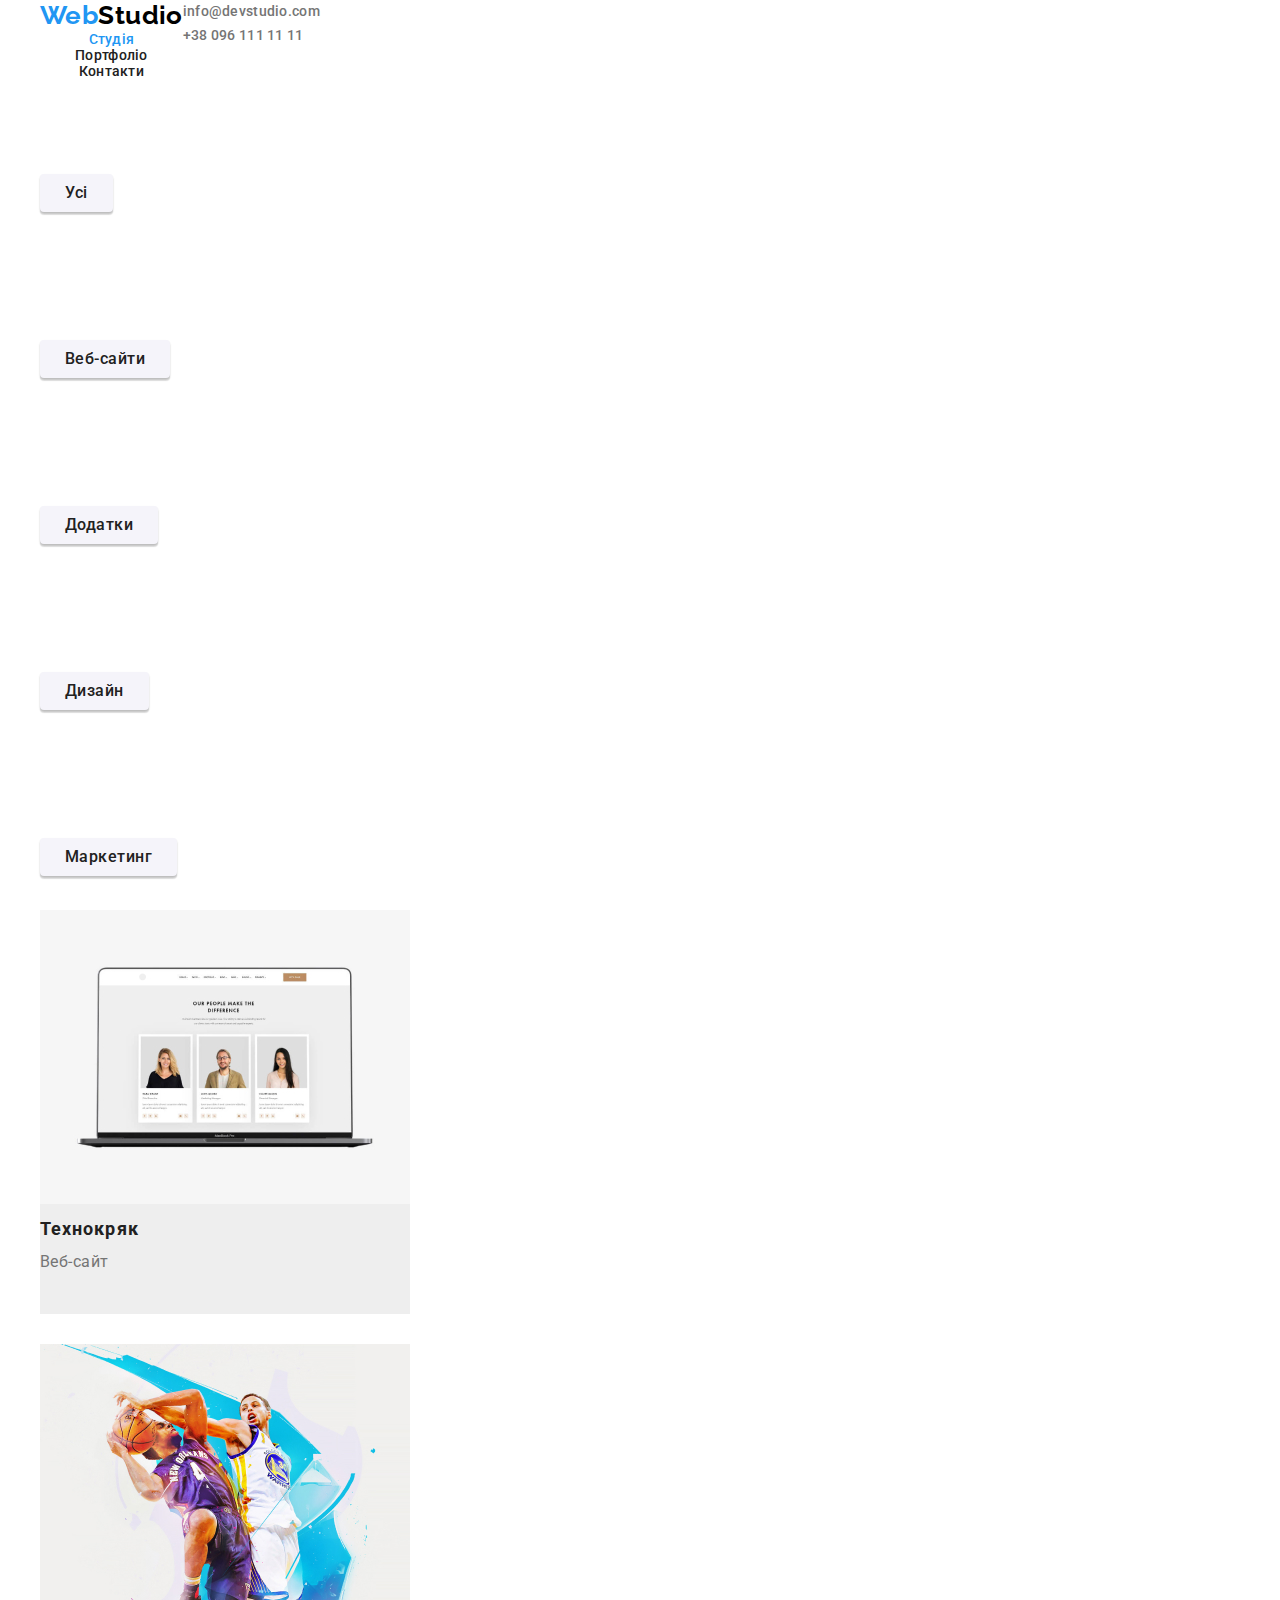
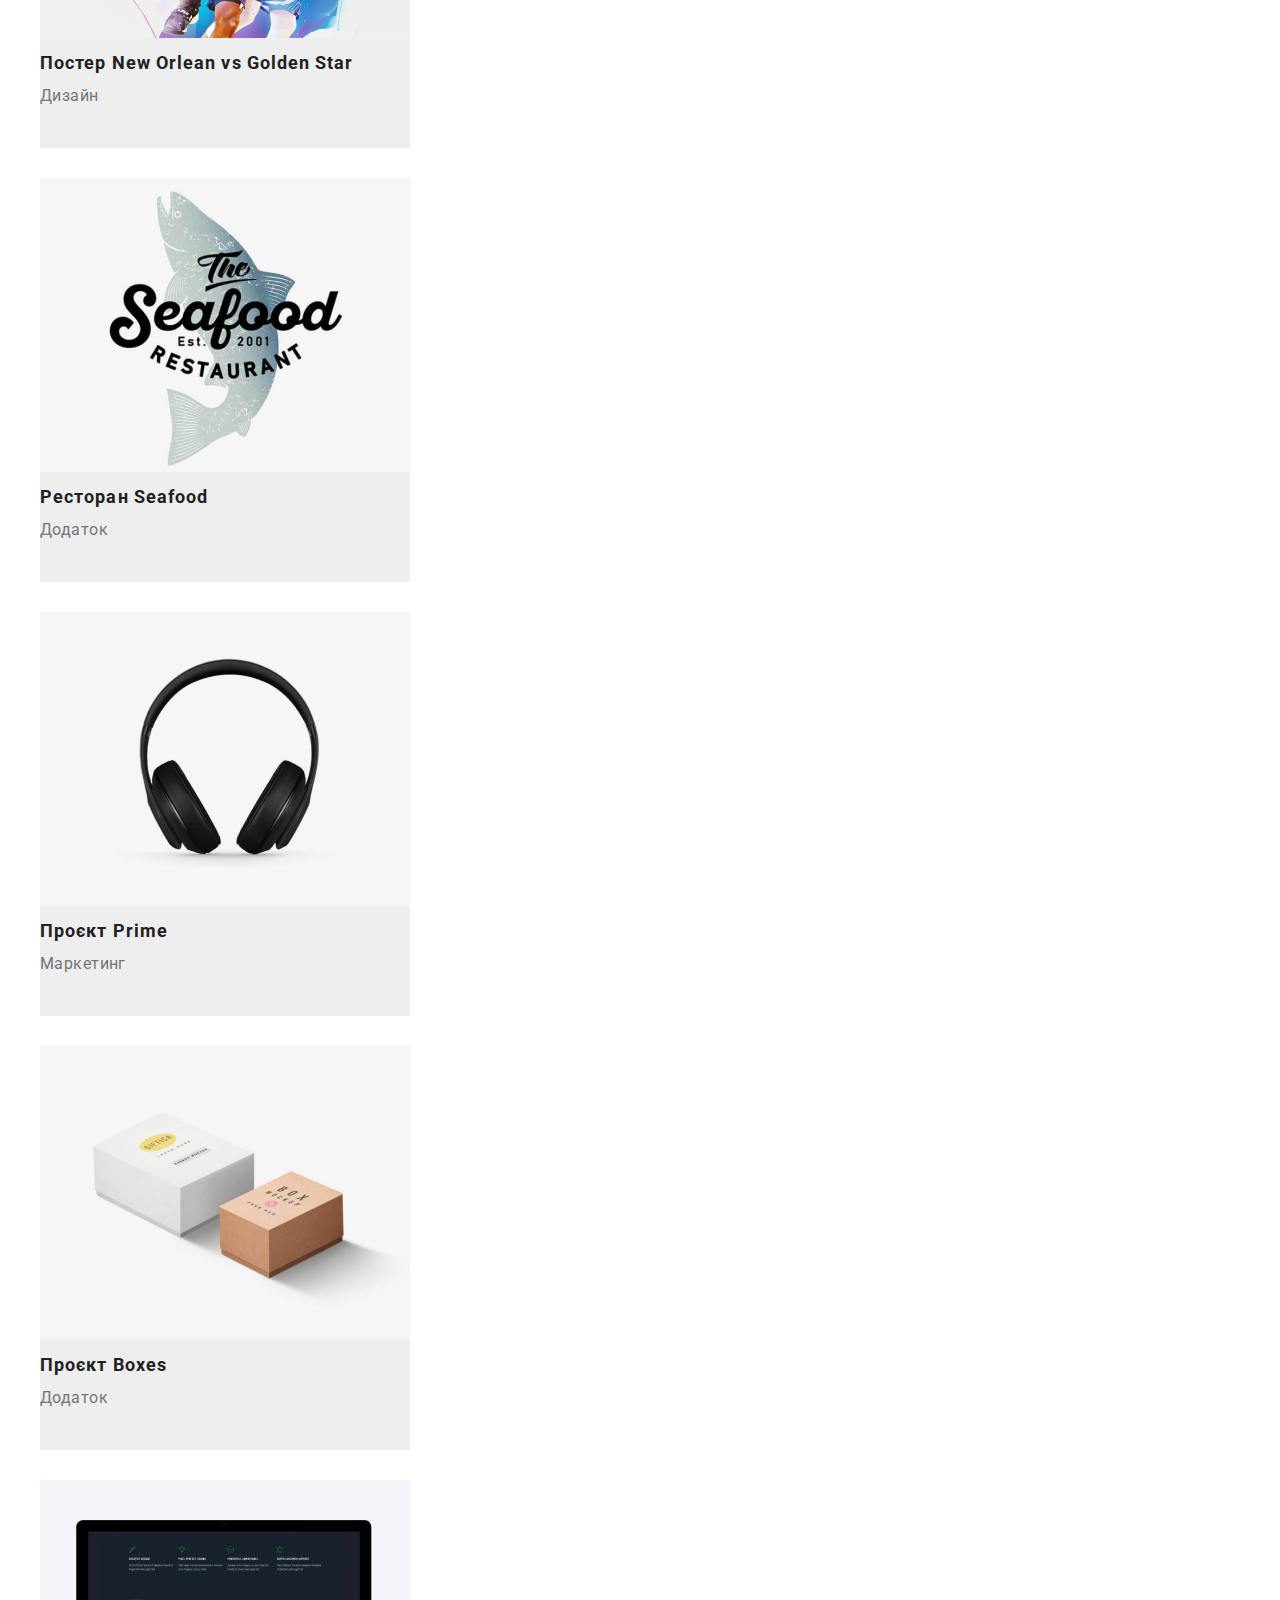
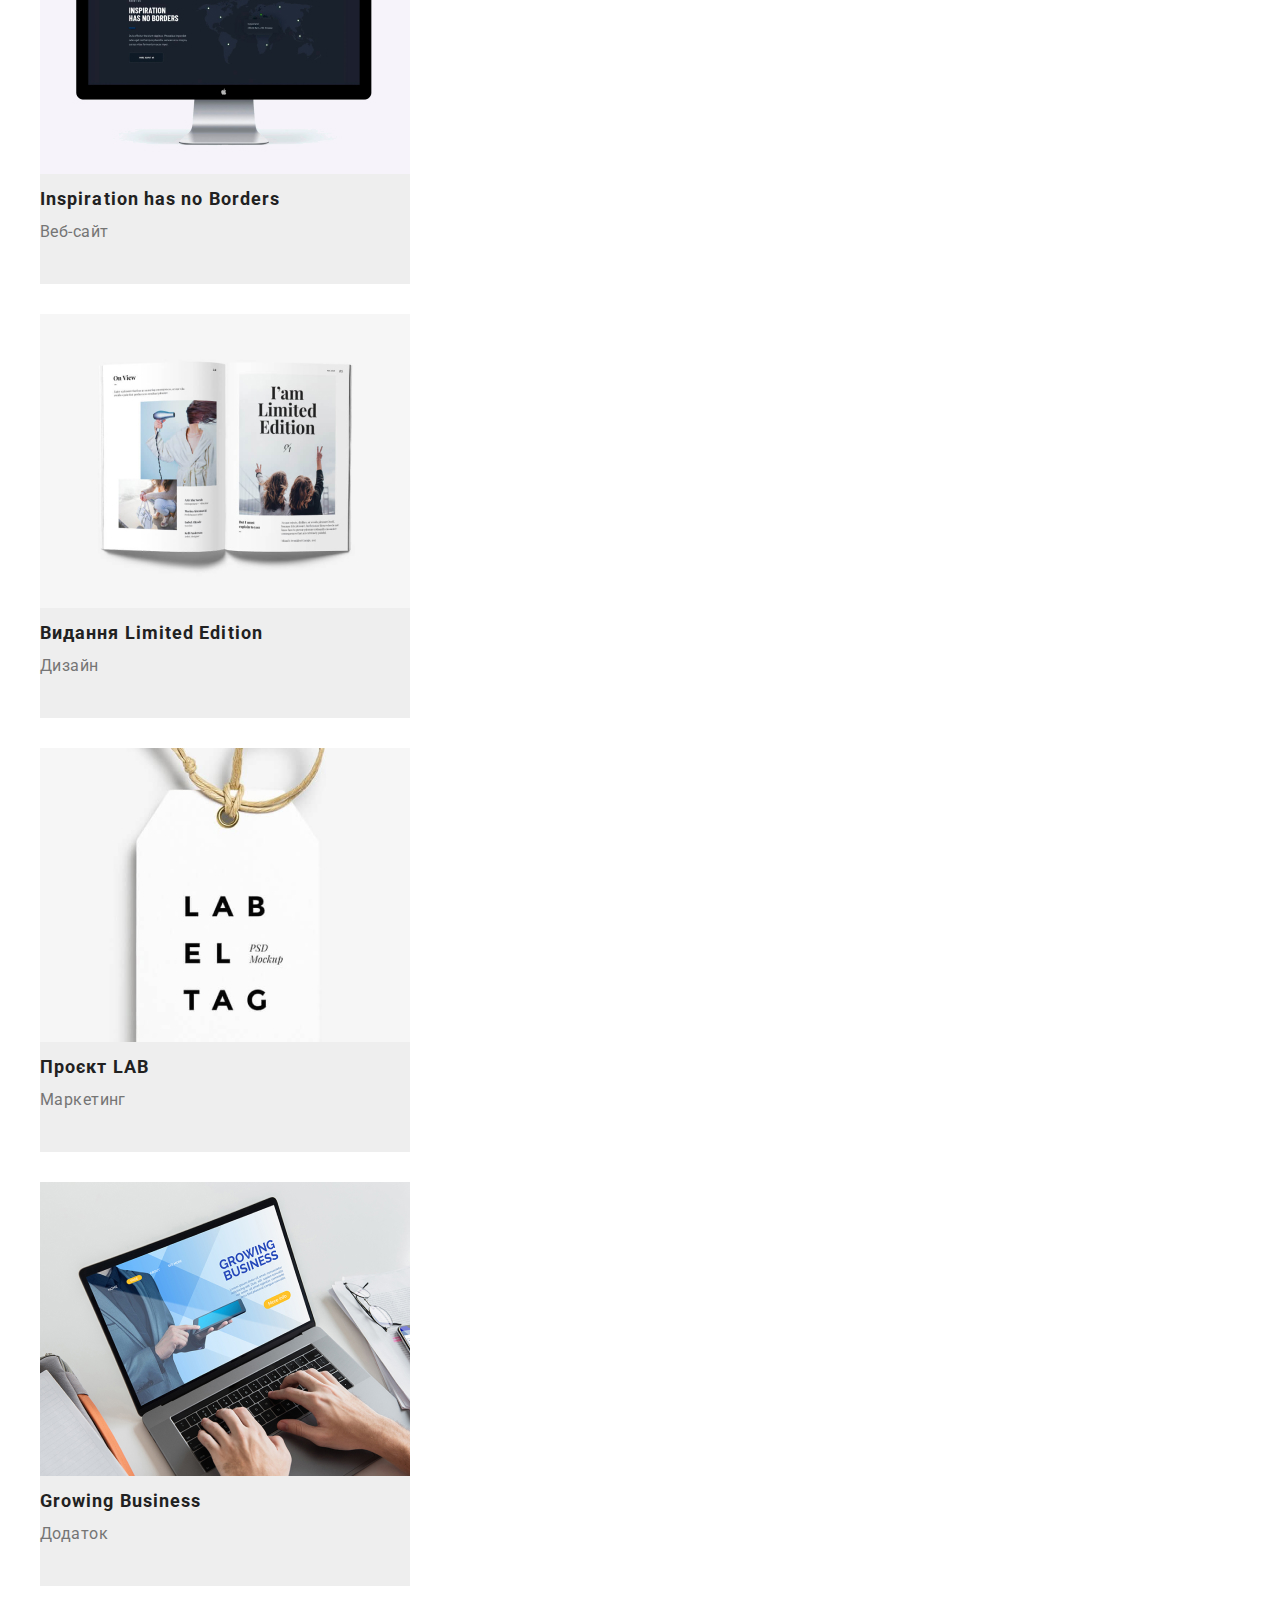
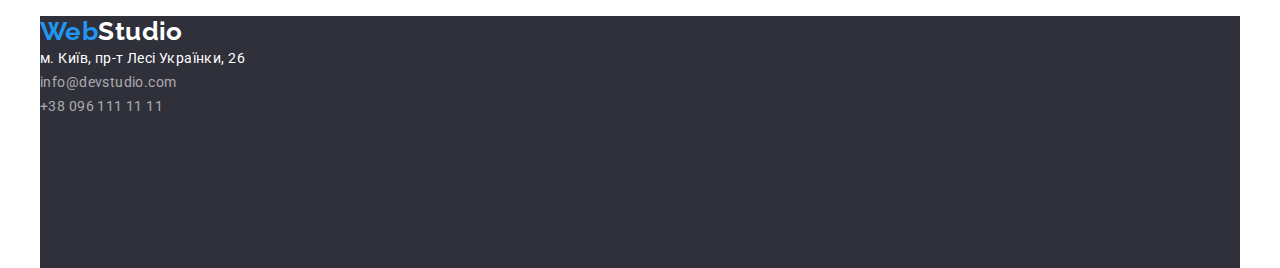
==== portfolio.html @ 527574b8 "робота по першому вебінару третьої дз" ====
<!DOCTYPE html>
<html lang="uk">
  <head>
    <meta charset="UTF-8" />
    <meta http-equiv="X-UA-Compatible" content="IE=edge" />
    <meta name="viewport" content="width=device-width, initial-scale=1.0" />
    <title>Портфоліо</title>
    <link rel="preconnect" href="https://fonts.googleapis.com" />
    <link rel="preconnect" href="https://fonts.gstatic.com" crossorigin />
    <link
      href="https://fonts.googleapis.com/css2?family=Raleway:wght@700&family=Roboto:wght@400;500;700;900&display=swap"
      rel="stylesheet"
    />
    <link rel="stylesheet" href="https://cdnjs.cloudflare.com/ajax/libs/modern-normalize/1.1.0/modern-normalize.min.css">
    <link rel="stylesheet" href="./css/styles.css" />
  </head>
  <body class="page">
    <div class="container">
      <header class="header">
        <nav class="site-nav">
          <a class="link logo" href="./index.html"><span class="accent">Web</span>Studio</a>
          <ul class="list">
            <li>
              <a class="link page current" href="./index.html">Студія</a>
            </li>
            <li>
              <a class="link page" href="./portfolio.html">Портфоліо</a>
            </li>
            <li>
              <a class="link page" href="">Контакти</a>
            </li>
          </ul>
        </nav>
        <ul class="list contact-list">
          <li>
            <a class="link" href="mailto:info@devstudio.com">info@devstudio.com</a>
          </li>
          <li>
            <a class="link" href="tel:+380961111111">+38 096 111 11 11</a>
          </li>
        </ul>
      </header>
      </div>

      <div class="container">
    <main class="main">
      <section class="section projects">
        <ul class="list filter">
          <li><button class="button secondary tiny active" type="button">Усі</button></li>
          <li><button class="button secondary" type="button">Веб-сайти</button></li>
          <li><button class="button secondary" type="button">Додатки</button></li>
          <li><button class="button secondary" type="button">Дизайн</button></li>
          <li><button class="button secondary" type="button">Маркетинг</button></li>
        </ul>
        <h1 class="projects-title">Наші роботи</h1>
        <ul class="list projects-list">
          <li class="portfolio-card">
            <a class="link" href="">
              <img
                src="./img/card-notebook.jpg"
                alt="Приклад роботи студії під назвою Технокряк"
                width="370"
              />
              <h3 class="title">Технокряк</h3>
              <p class="description">Веб-сайт</p>
            </a>
          </li>
          <li class="portfolio-card">
            <a class="link" href="">
              <img
                src="./img/card-basket.jpg"
                alt="Приклад роботи студії під назвою Постер New Orlean vs Golden Star"
                width="370"
              />
              <h3 class="title">Постер New Orlean vs Golden Star</h3>
              <p class="description">Дизайн</p>
            </a>
          </li>
          <li class="portfolio-card">
            <a class="link" href="">
              <img
                src="./img/card-seafood.jpg"
                alt="Приклад роботи студії під назвою Ресторан Seafood"
                width="370"
              />
              <h3 class="title">Ресторан Seafood</h3>
              <p class="description">Додаток</p>
            </a>
          </li>
          <li class="portfolio-card">
            <a class="link" href="">
              <img
                src="./img/card-headphone.jpg"
                alt="Приклад роботи студії під назвою Проєкт Prime"
                width="370"
              />
              <h3 class="title">Проєкт Prime</h3>
              <p class="description">Маркетинг</p>
            </a>
          </li>
          <li class="portfolio-card">
            <a class="link" href="">
              <img
                src="./img/card-boxes.jpg"
                alt="Приклад роботи студії під назвою Проєкт Boxes"
                width="370"
              />
              <h3 class="title">Проєкт Boxes</h3>
              <p class="description">Додаток</p>
            </a>
          </li>
          <li class="portfolio-card">
            <a class="link" href="">
              <img
                src="./img/card-mac.jpg"
                alt="Приклад роботи студії під назвою Inspiration has no Borders"
                width="370"
              />
              <h3 class="title">Inspiration has no Borders</h3>
              <p class="description">Веб-сайт</p>
            </a>
          </li>
          <li class="portfolio-card">
            <a class="link" href="">
              <img
                src="./img/card-magazine.jpg"
                alt="Приклад роботи студії під назвою Видання Limited Edition"
                width="370"
              />
              <h3 class="title">Видання Limited Edition</h3>
              <p class="description">Дизайн</p>
            </a>
          </li>
          <li class="portfolio-card">
            <a class="link" href="">
              <img
                src="./img/card-lab.jpg"
                alt="Приклад роботи студії під назвою Проєкт LAB"
                width="370"
              />
              <h3 class="title">Проєкт LAB</h3>
              <p class="description">Маркетинг</p>
            </a>
          </li>
          <li class="portfolio-card">
            <a class="link" href="">
              <img
                src="./img/card-buisness.jpg"
                alt="Приклад роботи студії під назвою Growing Business"
                width="370"
              />
              <h3 class="title">Growing Business</h3>
              <p class="description">Додаток</p>
            </a>
          </li>
        </ul>
      </section>
    </main>
  </div>

    <!-- Site footer -->
    <div class="container">
      <footer class="footer">
        <!-- Web-studio Logo -->
        <a class="link logo" href="./index.html"><span class="accent">Web</span>Studio</a>
        <!-- Web-studio contacts -->
        <address class="contacts">
          <ul class="list">
            <li>
              <a class="link gmaps" href="https://goo.gl/maps/LqEMvfZFrGtLSNi77" target="_blank"
                >м. Київ, пр-т Лесі Українки, 26</a
              >
            </li>
            <li>
              <a class="link contact" href="mailto:info@devstudio.com">info@devstudio.com</a>
            </li>
            <li>
              <a class="link contact" href="tel:+380961111111">+38 096 111 11 11</a>
            </li>
          </ul>
        </address>
      </footer>
      </div>
  </body>
</html>
---- css/styles.css ----
:root {
    --primary-text-clr: #757575;
    --sec-text-clr: #ffffff;
    --title-text-clr: #212121;
    --primary-accent-clr: #2196f3;
    --sec-accent-clr: #f5f4fa;
    --primary-bkg-clr: #ffffff;
    --sec-bkg-clr: #2f303a;
    --logo-sec-clr: #000000;
    --project-bkg-clr: #EEEEEE;
    --primary-fnt-size: 16px;
    --sec-fnt-size: 14px;
    --prime-letr-space: 0.03em;
    --prime-fnt-weight: 500;
  }
  
  .page {
    font-family: Roboto, sans-serif;
    font-size: var(--sec-fnt-size);
    letter-spacing: var(--prime-letr-space);
    line-height: 1.71;
    background-color: var(--primary-bkg-clr);
    color: var(--primary-text-clr);
  }
  
  .list {
    list-style: none;
    padding: 0px;
    margin: 0px;
  }
  
  .link {
    text-decoration: none;
    font-style: normal;
    color: inherit;
  }

  h1,
  h2,
  h3,
  h4,
  h5,
  h6,
  p {
    margin-top: 0px;
    margin-bottom: 0px;
  }

  .link.logo {
    font-family: Raleway, sans-serif;
    font-style: normal;
    font-weight: 700;
    font-size: 26px;
    line-height: 1.2;
    color: var(--logo-sec-clr);

  }

  .container {
    width: 1200px;
    margin: 0 auto;
    
  }

  

  .link.logo .accent {
    color: var(--primary-accent-clr);
  }
  
  .button {
    font-family: inherit;
    font-weight: var(--prime-fnt-weight);
    font-size: var(--primary-fnt-size);
    line-height: 1.62;
    letter-spacing: var(--prime-letr-space);
    cursor: pointer;
    
  }
  .button.primary {
    box-shadow: 0px 4px 4px rgba(0, 0, 0, 0.15);
    border-radius: 4px;
    color: var(--primary-bkg-clr);
    background-color: var(--primary-accent-clr);
    padding: 10px 32px;
    min-width: 216px;
    height: 50px;
    text-align: center;
    border: 0px;
  }
  .button.secondary {
    color: var(--title-text-clr);
    background-color: var(--sec-accent-clr);
    box-shadow: 0px 3px 1px rgba(0, 0, 0, 0.1), 0px 1px 2px rgba(0, 0, 0, 0.08), 0px 2px 2px rgba(0, 0, 0, 0.12);
    border-radius: 4px;
    padding: 6px 25px;
    border: 0px;
    min-width: 73px;
    margin-top: 94px;
    margin-bottom: 34px;
  }

  .button.secondary.tiny {
    color: var(--title-text-clr);
    background-color: var(--sec-accent-clr);
    box-shadow: 0px 3px 1px rgba(0, 0, 0, 0.1), 0px 1px 2px rgba(0, 0, 0, 0.08), 0px 2px 2px rgba(0, 0, 0, 0.12);
    border-radius: 4px;
    padding: 6px 22px;
  }

  .button.secondary:hover {
    color: var(--sec-text-clr);
    background-color: var(--primary-accent-clr);
  }
  .button.active {
    background-color: var(--primary-accent-clr);
    color: var(--sec-text-clr);
  }
  
  .header .site-nav .link.page {
    font-weight: var(--prime-fnt-weight);
    line-height: 1.14;
    letter-spacing: 0.02em;
    color: var(--title-text-clr);
    display: flex;
    flex-direction: column;
    align-items: center;
  }
  .header .site-nav .link.page:hover,
  .header .site-nav .link.page:focus {
    color: var(--primary-accent-clr);
  }
  
  .header .site-nav .link.page.current {
    color: var(--primary-accent-clr);
  }
  
  .header .contact-list .link {
    font-weight: var(--prime-fnt-weight);
    line-height: 1.14;
    letter-spacing: 0.02em;
    color: var(--primary-text-clr);
  }
  .header .contact-list .link:hover {
    color: var(--primary-accent-clr);
  }
  
  .main .section-title {
    margin-top: 0px;
    font-size: 36px;
    line-height: 1.17;
    text-align: center;
    color: var(--title-text-clr);
  }
  

  .main .section.hero {
    background-color: var(--sec-bkg-clr);
    text-align: center;
  }

  .main .section.hero .hero-title {
    margin-top: 0px;
    margin-bottom: 0px;
    font-weight: 900;
    font-size: 44px;
    line-height: 1.36;
    text-align: center;
    letter-spacing: 0.06em;
    text-transform: uppercase;
    color: var(--sec-text-clr);
    margin-bottom: 280px;
  }

  .main .section.hero .button.primary {
    font-weight: 700;
    font-size: var(--primary-fnt-size);
    line-height: 1.88;
    letter-spacing: 0.06em;
    color: var(--sec-text-clr);
  }

  .main .section.features {
    height: 766px;
    padding-top: 94px;
    padding-bottom: 94px;
  }
  
  .main .section.features .section-title {
    position: absolute;
    width: 1px;
    height: 1px;
    border: 0;
    padding: 0;
    white-space: nowrap;
    clip-path: inset(100%);
    clip: rect(0 0 0 0);
    overflow: hidden;
    margin-top: 0px;
  }

  .main .section.features .list.features-list .description {
    margin-top: 10px;
    margin-bottom: 94px;
  }

  .main .section.features .features-list .title {
    font-size: var(--sec-fnt-size);
    line-height: 1.14;
    text-transform: uppercase;
    color: var(--title-text-clr);
    margin-top: 0px;
    margin-bottom: 10px;
  }

  .main .section.work-examples .section-title {
    margin-top: 94px;
    margin-bottom: 50px;
    text-align: center;
  }

  .main .section.work-examples .list.work-list {
    margin-top: 50px;
    margin-bottom: 94px;
  }
  
  .main .section.team {
    background-color: var(--sec-accent-clr);
    height: 648px;
    margin-top: 0px;
    padding-top: 94px;
    padding-bottom: 94px;
  }

  .main .section.team .list.team-list .card.item:nth-child(-n + 4) {
    background-color: var(--primary-bkg-clr);
    width: 270px;
    height: 368;
  }

  .main .section.team .team-list .title {
    font-weight: var(--prime-fnt-weight);
    font-size: var(--primary-fnt-size);
    line-height: 1.19;
    text-align: center;
    color: var(--title-text-clr);
  }

  .main .section.team .team-list .description {
    font-size: var(--primary-fnt-size);
    line-height: 1.19;
    text-align: center;
  }
  
  .footer {
    background-color: var(--sec-bkg-clr);
    height: 252px;
    margin-top: 0px;
  }

  .footer .contacts .link.contact {
    line-height: 1.71;
    color: rgba(255, 255, 255, 0.6);
  }
  .footer .contacts .link.contact:hover {
    color: var(--primary-accent-clr);
  }

  .footer .contacts .link.gmaps {
    line-height: 1.71;
    color: var(--sec-text-clr);
  }

  .footer .link.logo {
    color: var(--sec-text-clr);
  }

  .main .section.projects .projects-title {
    position: absolute;
    width: 1px;
    height: 1px;
    margin: -1px;
    border: 0;
    padding: 0;
    white-space: nowrap;
    clip-path: inset(100%);
    clip: rect(0 0 0 0);
    overflow: hidden;
  }

  .main .section.projects .portfolio-card {
    background-color: var(--project-bkg-clr);
    width: 370px;
    height: 404px;
    margin-bottom: 30px;
  }

  

  .main .section.projects .projects-list .title {
    font-size: 18px;
    line-height: 2;
    letter-spacing: 0.06em;
    color: var(--title-text-clr);
  }

  .main .section.projects .projects-list .description {
    font-size: var(--primary-fnt-size);
    line-height: 1.88;
  }

  .header {
    height: 80px;
    display: flex;
  }
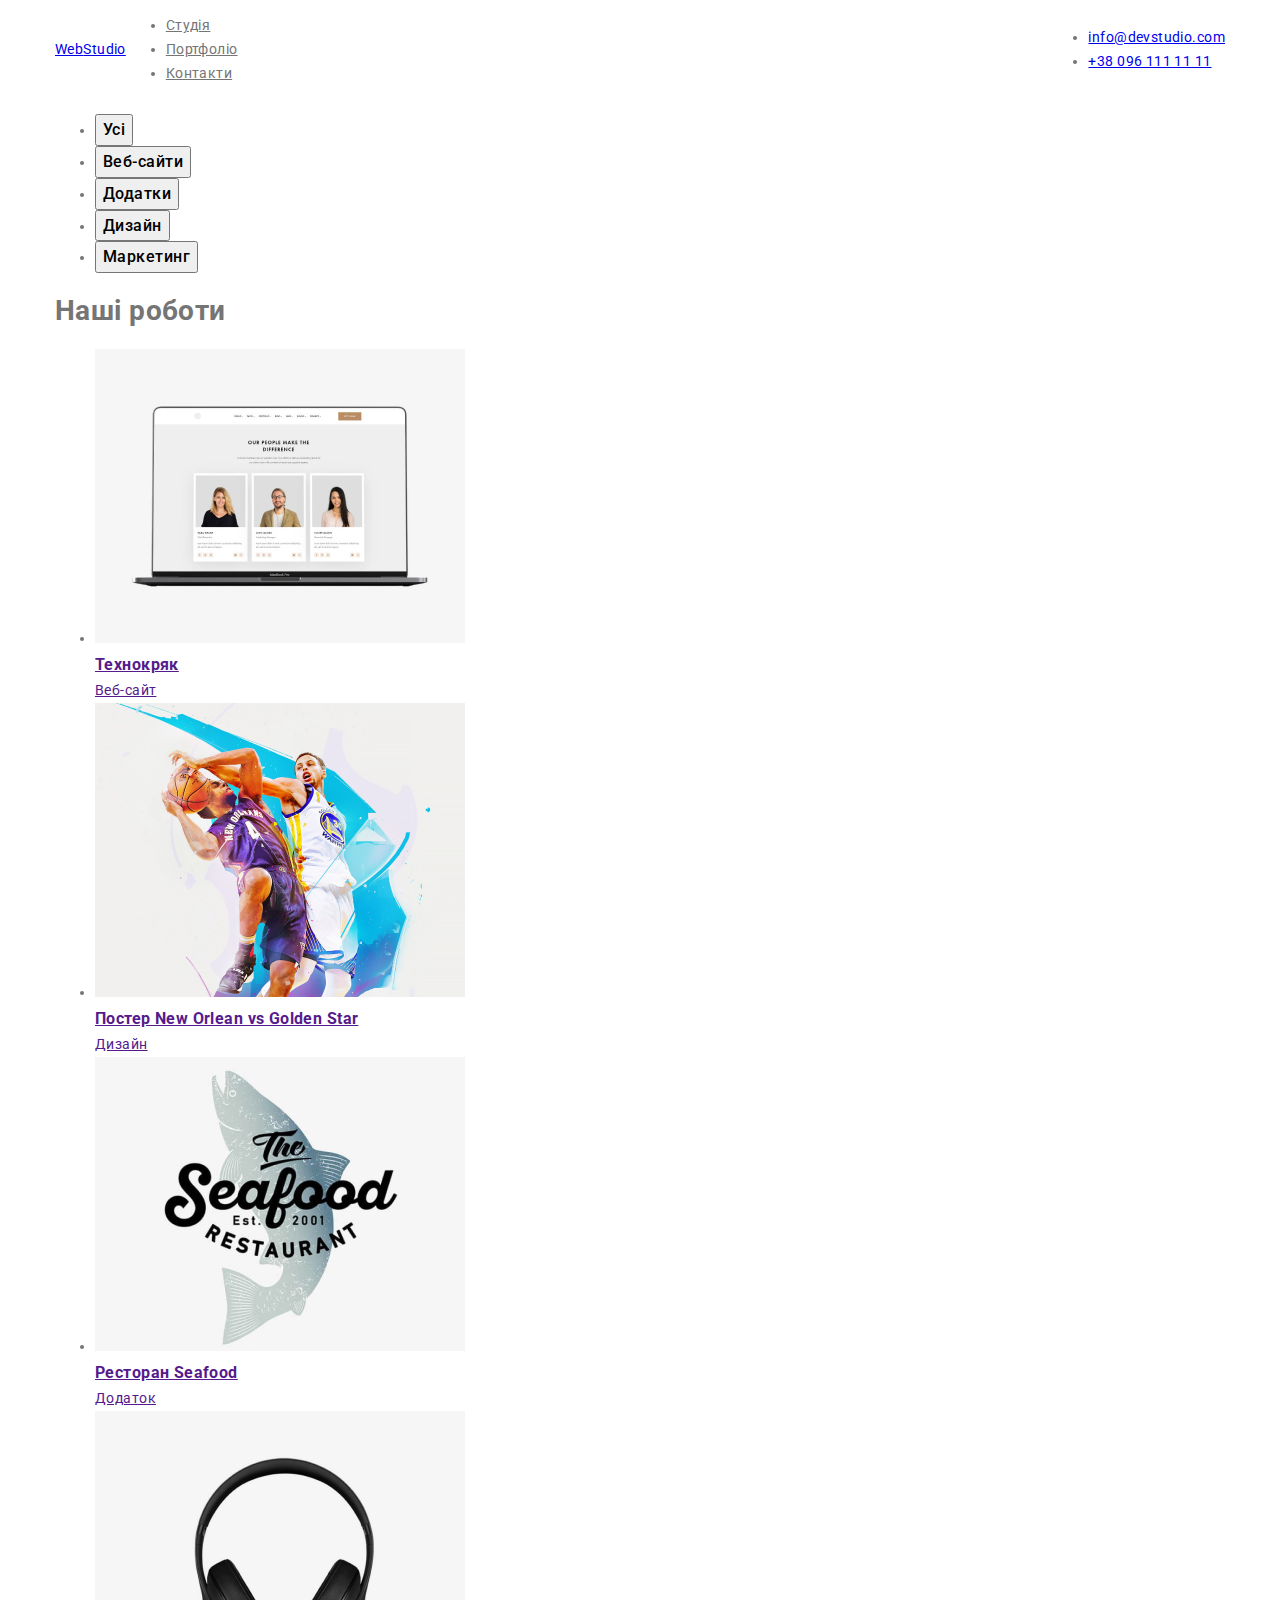
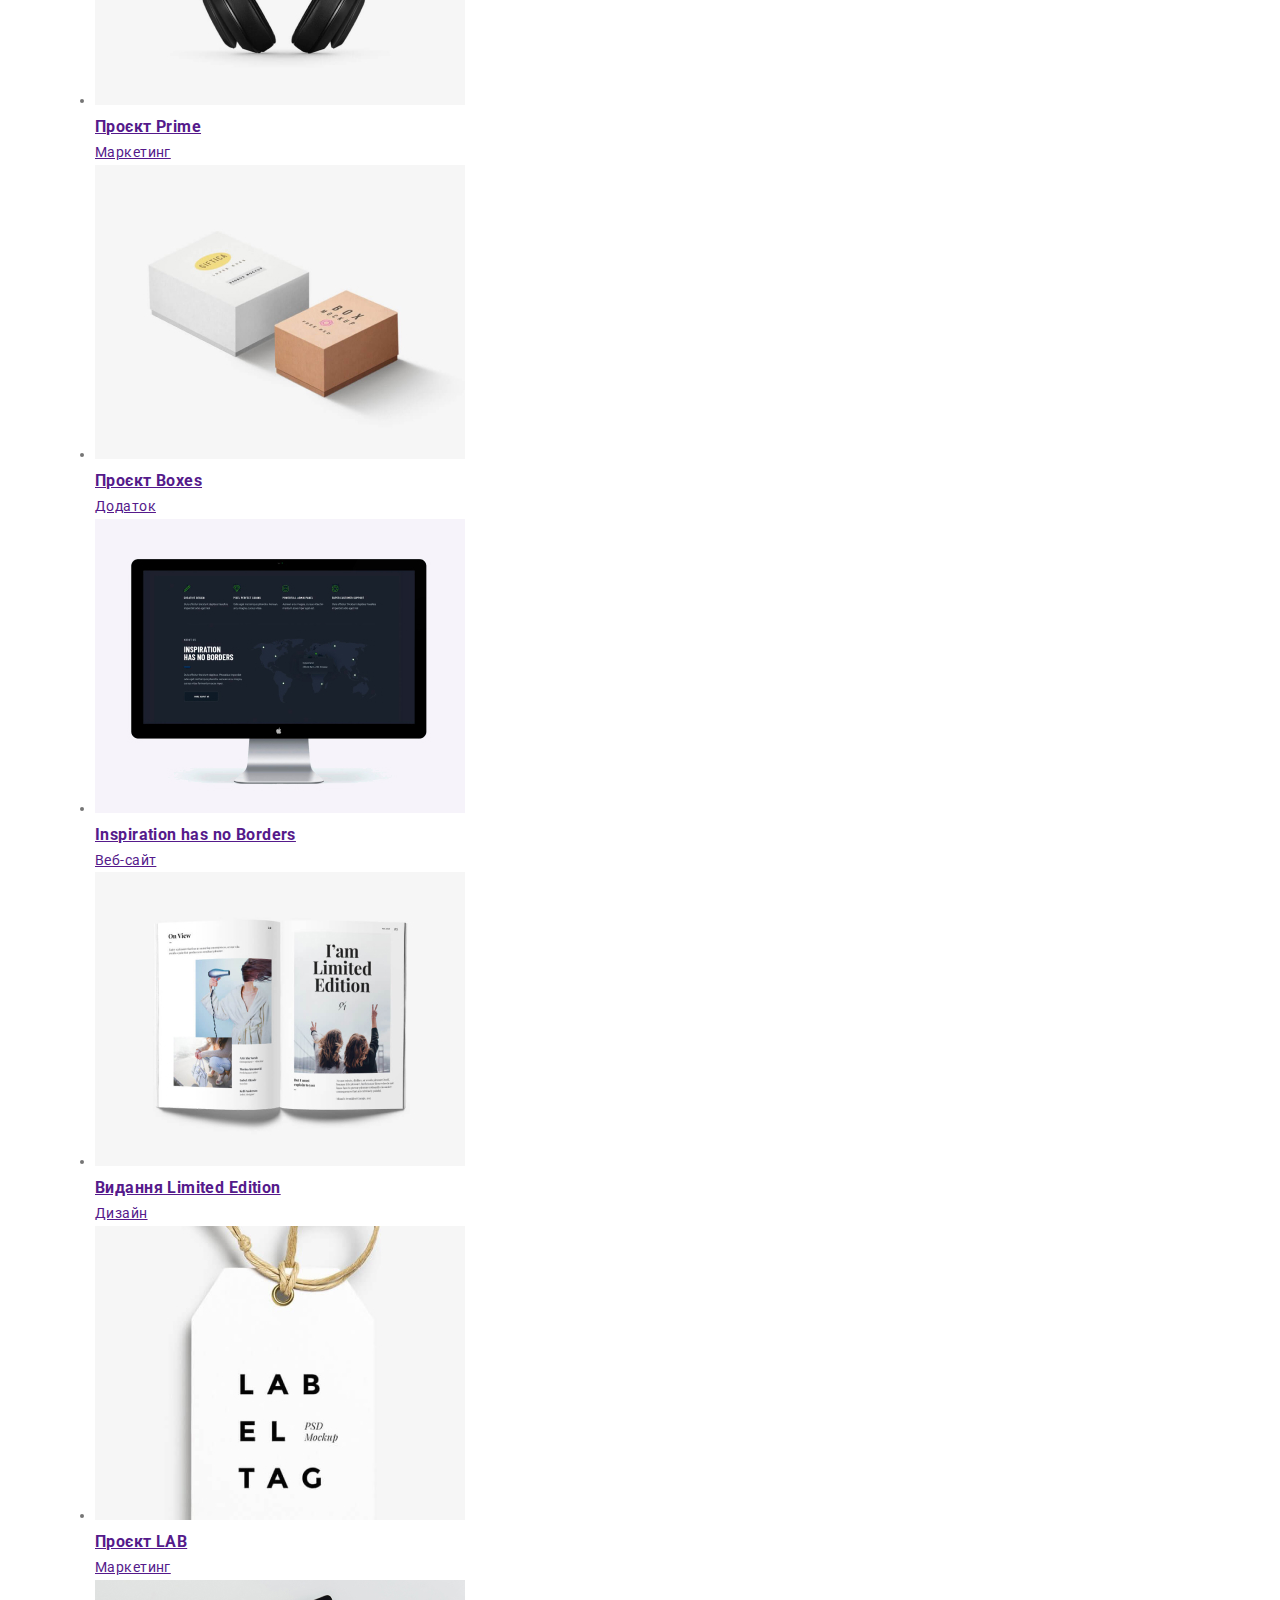
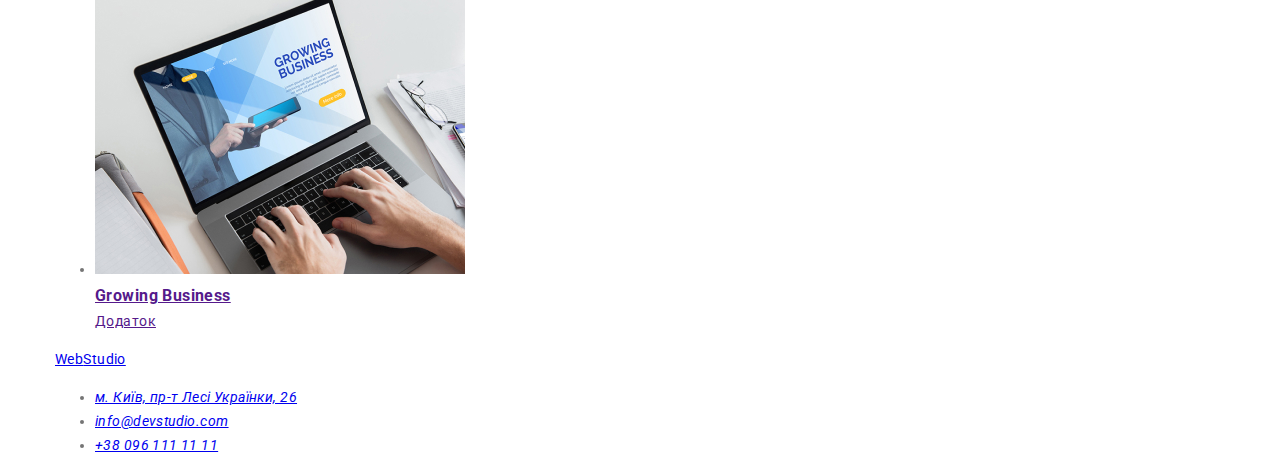
==== commit 60847420: "3 дз" ====
--- a/portfolio.html
+++ b/portfolio.html
@@ -11,7 +11,10 @@
       href="https://fonts.googleapis.com/css2?family=Raleway:wght@700&family=Roboto:wght@400;500;700;900&display=swap"
       rel="stylesheet"
     />
-    <link rel="stylesheet" href="https://cdnjs.cloudflare.com/ajax/libs/modern-normalize/1.1.0/modern-normalize.min.css">
+    <link
+      rel="stylesheet"
+      href="https://cdnjs.cloudflare.com/ajax/libs/modern-normalize/1.1.0/modern-normalize.min.css"
+    />
     <link rel="stylesheet" href="./css/styles.css" />
   </head>
   <body class="page">
@@ -40,123 +43,123 @@
           </li>
         </ul>
       </header>
-      </div>
+    </div>
 
-      <div class="container">
-    <main class="main">
-      <section class="section projects">
-        <ul class="list filter">
-          <li><button class="button secondary tiny active" type="button">Усі</button></li>
-          <li><button class="button secondary" type="button">Веб-сайти</button></li>
-          <li><button class="button secondary" type="button">Додатки</button></li>
-          <li><button class="button secondary" type="button">Дизайн</button></li>
-          <li><button class="button secondary" type="button">Маркетинг</button></li>
-        </ul>
-        <h1 class="projects-title">Наші роботи</h1>
-        <ul class="list projects-list">
-          <li class="portfolio-card">
-            <a class="link" href="">
-              <img
-                src="./img/card-notebook.jpg"
-                alt="Приклад роботи студії під назвою Технокряк"
-                width="370"
-              />
-              <h3 class="title">Технокряк</h3>
-              <p class="description">Веб-сайт</p>
-            </a>
-          </li>
-          <li class="portfolio-card">
-            <a class="link" href="">
-              <img
-                src="./img/card-basket.jpg"
-                alt="Приклад роботи студії під назвою Постер New Orlean vs Golden Star"
-                width="370"
-              />
-              <h3 class="title">Постер New Orlean vs Golden Star</h3>
-              <p class="description">Дизайн</p>
-            </a>
-          </li>
-          <li class="portfolio-card">
-            <a class="link" href="">
-              <img
-                src="./img/card-seafood.jpg"
-                alt="Приклад роботи студії під назвою Ресторан Seafood"
-                width="370"
-              />
-              <h3 class="title">Ресторан Seafood</h3>
-              <p class="description">Додаток</p>
-            </a>
-          </li>
-          <li class="portfolio-card">
-            <a class="link" href="">
-              <img
-                src="./img/card-headphone.jpg"
-                alt="Приклад роботи студії під назвою Проєкт Prime"
-                width="370"
-              />
-              <h3 class="title">Проєкт Prime</h3>
-              <p class="description">Маркетинг</p>
-            </a>
-          </li>
-          <li class="portfolio-card">
-            <a class="link" href="">
-              <img
-                src="./img/card-boxes.jpg"
-                alt="Приклад роботи студії під назвою Проєкт Boxes"
-                width="370"
-              />
-              <h3 class="title">Проєкт Boxes</h3>
-              <p class="description">Додаток</p>
-            </a>
-          </li>
-          <li class="portfolio-card">
-            <a class="link" href="">
-              <img
-                src="./img/card-mac.jpg"
-                alt="Приклад роботи студії під назвою Inspiration has no Borders"
-                width="370"
-              />
-              <h3 class="title">Inspiration has no Borders</h3>
-              <p class="description">Веб-сайт</p>
-            </a>
-          </li>
-          <li class="portfolio-card">
-            <a class="link" href="">
-              <img
-                src="./img/card-magazine.jpg"
-                alt="Приклад роботи студії під назвою Видання Limited Edition"
-                width="370"
-              />
-              <h3 class="title">Видання Limited Edition</h3>
-              <p class="description">Дизайн</p>
-            </a>
-          </li>
-          <li class="portfolio-card">
-            <a class="link" href="">
-              <img
-                src="./img/card-lab.jpg"
-                alt="Приклад роботи студії під назвою Проєкт LAB"
-                width="370"
-              />
-              <h3 class="title">Проєкт LAB</h3>
-              <p class="description">Маркетинг</p>
-            </a>
-          </li>
-          <li class="portfolio-card">
-            <a class="link" href="">
-              <img
-                src="./img/card-buisness.jpg"
-                alt="Приклад роботи студії під назвою Growing Business"
-                width="370"
-              />
-              <h3 class="title">Growing Business</h3>
-              <p class="description">Додаток</p>
-            </a>
-          </li>
-        </ul>
-      </section>
-    </main>
-  </div>
+    <div class="container">
+      <main class="main">
+        <section class="section projects">
+          <ul class="list filter">
+            <li><button class="button secondary tiny active" type="button">Усі</button></li>
+            <li><button class="button secondary" type="button">Веб-сайти</button></li>
+            <li><button class="button secondary" type="button">Додатки</button></li>
+            <li><button class="button secondary" type="button">Дизайн</button></li>
+            <li><button class="button secondary" type="button">Маркетинг</button></li>
+          </ul>
+          <h1 class="projects-title">Наші роботи</h1>
+          <ul class="list projects-list">
+            <li class="portfolio-card">
+              <a class="link" href="">
+                <img
+                  src="./img/card-notebook.jpg"
+                  alt="Приклад роботи студії під назвою Технокряк"
+                  width="370"
+                />
+                <h3 class="title">Технокряк</h3>
+                <p class="description">Веб-сайт</p>
+              </a>
+            </li>
+            <li class="portfolio-card">
+              <a class="link" href="">
+                <img
+                  src="./img/card-basket.jpg"
+                  alt="Приклад роботи студії під назвою Постер New Orlean vs Golden Star"
+                  width="370"
+                />
+                <h3 class="title">Постер New Orlean vs Golden Star</h3>
+                <p class="description">Дизайн</p>
+              </a>
+            </li>
+            <li class="portfolio-card">
+              <a class="link" href="">
+                <img
+                  src="./img/card-seafood.jpg"
+                  alt="Приклад роботи студії під назвою Ресторан Seafood"
+                  width="370"
+                />
+                <h3 class="title">Ресторан Seafood</h3>
+                <p class="description">Додаток</p>
+              </a>
+            </li>
+            <li class="portfolio-card">
+              <a class="link" href="">
+                <img
+                  src="./img/card-headphone.jpg"
+                  alt="Приклад роботи студії під назвою Проєкт Prime"
+                  width="370"
+                />
+                <h3 class="title">Проєкт Prime</h3>
+                <p class="description">Маркетинг</p>
+              </a>
+            </li>
+            <li class="portfolio-card">
+              <a class="link" href="">
+                <img
+                  src="./img/card-boxes.jpg"
+                  alt="Приклад роботи студії під назвою Проєкт Boxes"
+                  width="370"
+                />
+                <h3 class="title">Проєкт Boxes</h3>
+                <p class="description">Додаток</p>
+              </a>
+            </li>
+            <li class="portfolio-card">
+              <a class="link" href="">
+                <img
+                  src="./img/card-mac.jpg"
+                  alt="Приклад роботи студії під назвою Inspiration has no Borders"
+                  width="370"
+                />
+                <h3 class="title">Inspiration has no Borders</h3>
+                <p class="description">Веб-сайт</p>
+              </a>
+            </li>
+            <li class="portfolio-card">
+              <a class="link" href="">
+                <img
+                  src="./img/card-magazine.jpg"
+                  alt="Приклад роботи студії під назвою Видання Limited Edition"
+                  width="370"
+                />
+                <h3 class="title">Видання Limited Edition</h3>
+                <p class="description">Дизайн</p>
+              </a>
+            </li>
+            <li class="portfolio-card">
+              <a class="link" href="">
+                <img
+                  src="./img/card-lab.jpg"
+                  alt="Приклад роботи студії під назвою Проєкт LAB"
+                  width="370"
+                />
+                <h3 class="title">Проєкт LAB</h3>
+                <p class="description">Маркетинг</p>
+              </a>
+            </li>
+            <li class="portfolio-card">
+              <a class="link" href="">
+                <img
+                  src="./img/card-buisness.jpg"
+                  alt="Приклад роботи студії під назвою Growing Business"
+                  width="370"
+                />
+                <h3 class="title">Growing Business</h3>
+                <p class="description">Додаток</p>
+              </a>
+            </li>
+          </ul>
+        </section>
+      </main>
+    </div>
 
     <!-- Site footer -->
     <div class="container">
@@ -180,7 +183,6 @@
           </ul>
         </address>
       </footer>
-      </div>
+    </div>
   </body>
 </html>
-
--- a/css/styles.css
+++ b/css/styles.css
@@ -13,28 +13,8 @@
     --prime-letr-space: 0.03em;
     --prime-fnt-weight: 500;
   }
-  
-  .page {
-    font-family: Roboto, sans-serif;
-    font-size: var(--sec-fnt-size);
-    letter-spacing: var(--prime-letr-space);
-    line-height: 1.71;
-    background-color: var(--primary-bkg-clr);
-    color: var(--primary-text-clr);
-  }
-  
-  .list {
-    list-style: none;
-    padding: 0px;
-    margin: 0px;
-  }
-  
-  .link {
-    text-decoration: none;
-    font-style: normal;
-    color: inherit;
-  }
-
+
+/* reset text margin */
   h1,
   h2,
   h3,
@@ -45,29 +25,121 @@
     margin-top: 0px;
     margin-bottom: 0px;
   }
-
-  .link.logo {
+  
+  /* styles and color all page */
+  .page {
+    font-family: Roboto, sans-serif;
+    font-size: var(--sec-fnt-size);
+    letter-spacing: var(--prime-letr-space);
+    line-height: 1.71;
+    background-color: var(--primary-bkg-clr);
+    color: var(--primary-text-clr);
+  }
+
+/* розмір, внутрішні і зовнішні відступи контейнера */
+  .container {
+    width: 1200px;
+    margin: 0 auto;
+    padding-left: 15px;
+    padding-right: 15px;
+  }
+
+  /* флекси для хедера */
+  .header {
+    display: flex;
+    align-items: center;
+    justify-content: space-between;
+  }
+
+  .site-nav {
+    display: flex;
+    align-items: center;
+  }
+
+  .header-list {
+    list-style: none;
+    display: flex;
+    align-items: center;
+    justify-content: space-between;
+    padding-left: 93px;
+    margin: 0px;
+  }
+
+  /* відступи між посиланнями */
+  .header-list > :not(:last-child) {
+    margin-right: 50px;
+  }
+
+/* shapka style logo */
+  .link-logo {
     font-family: Raleway, sans-serif;
     font-style: normal;
     font-weight: 700;
     font-size: 26px;
     line-height: 1.2;
     color: var(--logo-sec-clr);
-
-  }
-
-  .container {
-    width: 1200px;
+    text-decoration: none;
+    font-style: normal;
+    padding-left: 215px;
+    padding-top: 24px;
+    padding-bottom: 25px;
+  }
+
+  /* cпан колор */
+  .link-logo .accent {
+    color: var(--primary-accent-clr);
+  }
+
+/* shapka style link*/
+  .header-link {
+    font-weight: var(--prime-fnt-weight);
+    line-height: 1.14;
+    letter-spacing: 0.02em;
+    color: var(--title-text-clr);
+    text-decoration: none;
+    font-style: normal;
+  }
+
+  /* ховери і фокуси лінків */
+  .header-link:hover,
+  .header-link:focus {
+    color: var(--primary-accent-clr);
+  }
+
+  .link-info:hover {
+    color: var(--primary-accent-clr);
+  }
+
+  /* лінк поточної сторінки */
+  .header-link-current {
+    color: var(--primary-accent-clr);
+    text-decoration: none;
+  }
+
+  .link-info {
+    font-weight: var(--prime-fnt-weight);
+    line-height: 1.14;
+    letter-spacing: 0.02em;
+    color: var(--primary-text-clr);
+    text-decoration: none;
+  }
+
+  /* hero */
+  .hero {
+    font-size: 36px;
+    line-height: 1.17;
+    color: var(--primary-bkg-clr);
+    background-color: var(--sec-bkg-clr);
+    text-align: center;
+    padding-top: 200px;
+  }
+
+  .hero-title {
+    max-width: 696px;
     margin: 0 auto;
-    
-  }
-
-  
-
-  .link.logo .accent {
-    color: var(--primary-accent-clr);
-  }
-  
+  }
+
+  /* buttton */
   .button {
     font-family: inherit;
     font-weight: var(--prime-fnt-weight);
@@ -75,9 +147,9 @@
     line-height: 1.62;
     letter-spacing: var(--prime-letr-space);
     cursor: pointer;
-    
-  }
-  .button.primary {
+  }
+ 
+ .button.primary {
     box-shadow: 0px 4px 4px rgba(0, 0, 0, 0.15);
     border-radius: 4px;
     color: var(--primary-bkg-clr);
@@ -87,196 +159,11 @@
     height: 50px;
     text-align: center;
     border: 0px;
-  }
-  .button.secondary {
-    color: var(--title-text-clr);
-    background-color: var(--sec-accent-clr);
-    box-shadow: 0px 3px 1px rgba(0, 0, 0, 0.1), 0px 1px 2px rgba(0, 0, 0, 0.08), 0px 2px 2px rgba(0, 0, 0, 0.12);
-    border-radius: 4px;
-    padding: 6px 25px;
-    border: 0px;
-    min-width: 73px;
-    margin-top: 94px;
-    margin-bottom: 34px;
-  }
-
-  .button.secondary.tiny {
-    color: var(--title-text-clr);
-    background-color: var(--sec-accent-clr);
-    box-shadow: 0px 3px 1px rgba(0, 0, 0, 0.1), 0px 1px 2px rgba(0, 0, 0, 0.08), 0px 2px 2px rgba(0, 0, 0, 0.12);
-    border-radius: 4px;
-    padding: 6px 22px;
-  }
-
-  .button.secondary:hover {
-    color: var(--sec-text-clr);
-    background-color: var(--primary-accent-clr);
-  }
-  .button.active {
-    background-color: var(--primary-accent-clr);
-    color: var(--sec-text-clr);
-  }
-  
-  .header .site-nav .link.page {
-    font-weight: var(--prime-fnt-weight);
-    line-height: 1.14;
-    letter-spacing: 0.02em;
-    color: var(--title-text-clr);
-    display: flex;
-    flex-direction: column;
-    align-items: center;
-  }
-  .header .site-nav .link.page:hover,
-  .header .site-nav .link.page:focus {
-    color: var(--primary-accent-clr);
-  }
-  
-  .header .site-nav .link.page.current {
-    color: var(--primary-accent-clr);
-  }
-  
-  .header .contact-list .link {
-    font-weight: var(--prime-fnt-weight);
-    line-height: 1.14;
-    letter-spacing: 0.02em;
-    color: var(--primary-text-clr);
-  }
-  .header .contact-list .link:hover {
-    color: var(--primary-accent-clr);
-  }
-  
-  .main .section-title {
-    margin-top: 0px;
-    font-size: 36px;
-    line-height: 1.17;
-    text-align: center;
-    color: var(--title-text-clr);
-  }
-  
-
-  .main .section.hero {
-    background-color: var(--sec-bkg-clr);
-    text-align: center;
-  }
-
-  .main .section.hero .hero-title {
-    margin-top: 0px;
-    margin-bottom: 0px;
-    font-weight: 900;
-    font-size: 44px;
-    line-height: 1.36;
-    text-align: center;
-    letter-spacing: 0.06em;
-    text-transform: uppercase;
-    color: var(--sec-text-clr);
-    margin-bottom: 280px;
-  }
-
-  .main .section.hero .button.primary {
-    font-weight: 700;
-    font-size: var(--primary-fnt-size);
-    line-height: 1.88;
-    letter-spacing: 0.06em;
-    color: var(--sec-text-clr);
-  }
-
-  .main .section.features {
-    height: 766px;
-    padding-top: 94px;
-    padding-bottom: 94px;
-  }
-  
-  .main .section.features .section-title {
-    position: absolute;
-    width: 1px;
-    height: 1px;
-    border: 0;
-    padding: 0;
-    white-space: nowrap;
-    clip-path: inset(100%);
-    clip: rect(0 0 0 0);
-    overflow: hidden;
-    margin-top: 0px;
-  }
-
-  .main .section.features .list.features-list .description {
-    margin-top: 10px;
-    margin-bottom: 94px;
-  }
-
-  .main .section.features .features-list .title {
-    font-size: var(--sec-fnt-size);
-    line-height: 1.14;
-    text-transform: uppercase;
-    color: var(--title-text-clr);
-    margin-top: 0px;
-    margin-bottom: 10px;
-  }
-
-  .main .section.work-examples .section-title {
-    margin-top: 94px;
-    margin-bottom: 50px;
-    text-align: center;
-  }
-
-  .main .section.work-examples .list.work-list {
-    margin-top: 50px;
-    margin-bottom: 94px;
-  }
-  
-  .main .section.team {
-    background-color: var(--sec-accent-clr);
-    height: 648px;
-    margin-top: 0px;
-    padding-top: 94px;
-    padding-bottom: 94px;
-  }
-
-  .main .section.team .list.team-list .card.item:nth-child(-n + 4) {
-    background-color: var(--primary-bkg-clr);
-    width: 270px;
-    height: 368;
-  }
-
-  .main .section.team .team-list .title {
-    font-weight: var(--prime-fnt-weight);
-    font-size: var(--primary-fnt-size);
-    line-height: 1.19;
-    text-align: center;
-    color: var(--title-text-clr);
-  }
-
-  .main .section.team .team-list .description {
-    font-size: var(--primary-fnt-size);
-    line-height: 1.19;
-    text-align: center;
-  }
-  
-  .footer {
-    background-color: var(--sec-bkg-clr);
-    height: 252px;
-    margin-top: 0px;
-  }
-
-  .footer .contacts .link.contact {
-    line-height: 1.71;
-    color: rgba(255, 255, 255, 0.6);
-  }
-  .footer .contacts .link.contact:hover {
-    color: var(--primary-accent-clr);
-  }
-
-  .footer .contacts .link.gmaps {
-    line-height: 1.71;
-    color: var(--sec-text-clr);
-  }
-
-  .footer .link.logo {
-    color: var(--sec-text-clr);
-  }
-
-  .main .section.projects .projects-title {
-    position: absolute;
+    margin-top: 30px;
+    margin-bottom: 200px;
+  }
+
+  .features-shadow-title {
     width: 1px;
     height: 1px;
     margin: -1px;
@@ -288,30 +175,151 @@
     overflow: hidden;
   }
 
-  .main .section.projects .portfolio-card {
-    background-color: var(--project-bkg-clr);
-    width: 370px;
-    height: 404px;
-    margin-bottom: 30px;
-  }
-
-  
-
-  .main .section.projects .projects-list .title {
-    font-size: 18px;
-    line-height: 2;
-    letter-spacing: 0.06em;
-    color: var(--title-text-clr);
-  }
-
-  .main .section.projects .projects-list .description {
-    font-size: var(--primary-fnt-size);
-    line-height: 1.88;
-  }
-
-  .header {
-    height: 80px;
-    display: flex;
-  }
+  .features-title {
+    font-size: var(--sec-fnt-size);
+    line-height: 1.14;
+    text-transform: uppercase;
+    color: var(--title-text-clr);
+    text-decoration: none;
+    font-style: normal;
+    list-style: none;
+    padding-top: 94px
+  }
+
+  .features-list {
+    list-style: none;
+    display: flex;
+    justify-content: space-around;
+    align-items: flex-start;
+    margin: 0 auto;
+    padding: 0;
+  }
+
+  /* відступи між посиланнями */
+  .features-list > :not(:last-child) {
+    margin-right: 30px;
+  }
+
+  /* Чим ми займаємось секція */
+  .work-title {
+    color: var(--title-text-clr);
+    font-weight: 700;
+    font-size: 36px;
+    line-height: 1.16;
+    text-align: center;
+    margin-top: 94px;
+
+  }
+
+  .work-list {
+    list-style: none;
+    display: flex;
+    justify-content: space-around;
+    align-items: flex-start;
+    margin-top: 50px;
+    padding-bottom: 94px;
+    padding-left: 0px;
+    margin-bottom: 0px;
+  }
+
+  .work-list > :not(:last-child) {
+    margin-right: 30px;
+  }
+  
+  /* section team */
+  .team {
+    background-color: var(--sec-accent-clr);
+  }
+  
+  
+  .team-primary-title {
+    color: var(--title-text-clr);
+    font-weight: 700;
+    font-size: 36px;
+    line-height: 1.16;
+    text-align: center;
+    padding-top: 94px;
+  }
+
+  .team-title {
+    color: var(--title-text-clr);
+    font-weight: var(--prime-fnt-weight);
+    font-size: 16px;
+    line-height: 1.19;
+  }
+
+  .team-description {
+    color: var(--primary-text-clr);
+    font-weight: 400;
+    font-size: 16px;
+    line-height: 1.19;
+
+  }
+
+  .card-item {
+    background-color: var(--primary-bkg-clr);
+    box-shadow: 0px 1px 3px rgba(0, 0, 0, 0.12), 0px 1px 1px rgba(0, 0, 0, 0.14), 0px 2px 1px rgba(0, 0, 0, 0.2);
+    border-radius: 0px 0px 4px 4px;
+
+  }
+
+  .team-list {
+    list-style: none;
+    display: flex;
+    justify-content: space-around;
+    align-items: flex-start;
+    text-align: center;
+    padding-bottom: 94px;
+    margin-top: 50px;
+  }
+
+  
+
+  
+
+  
+  
+
+  
+  
+  
+ 
+  /* .button.secondary {
+    color: var(--title-text-clr);
+    background-color: var(--sec-accent-clr);
+    box-shadow: 0px 3px 1px rgba(0, 0, 0, 0.1), 0px 1px 2px rgba(0, 0, 0, 0.08), 0px 2px 2px rgba(0, 0, 0, 0.12);
+    border-radius: 4px;
+    padding: 6px 25px;
+    border: 0px;
+    margin-top: 94px;
+    margin-bottom: 34px;
+  } */
+
+  /* .button.secondary.tiny {
+    color: var(--title-text-clr);
+    background-color: var(--sec-accent-clr);
+    box-shadow: 0px 3px 1px rgba(0, 0, 0, 0.1), 0px 1px 2px rgba(0, 0, 0, 0.08), 0px 2px 2px rgba(0, 0, 0, 0.12);
+    border-radius: 4px;
+    padding: 6px 22px;
+    min-width: 73px;
+  } */
+
+  /* .button.secondary:hover {
+    color: var(--sec-text-clr);
+    background-color: var(--primary-accent-clr);
+  }
+  .button.active {
+    background-color: var(--primary-accent-clr);
+    color: var(--sec-text-clr); */
+  /* } */
+
+  /* .site-nav {
+    display: flex;
+  } */
+  
+  
+  
+  
+  
 
   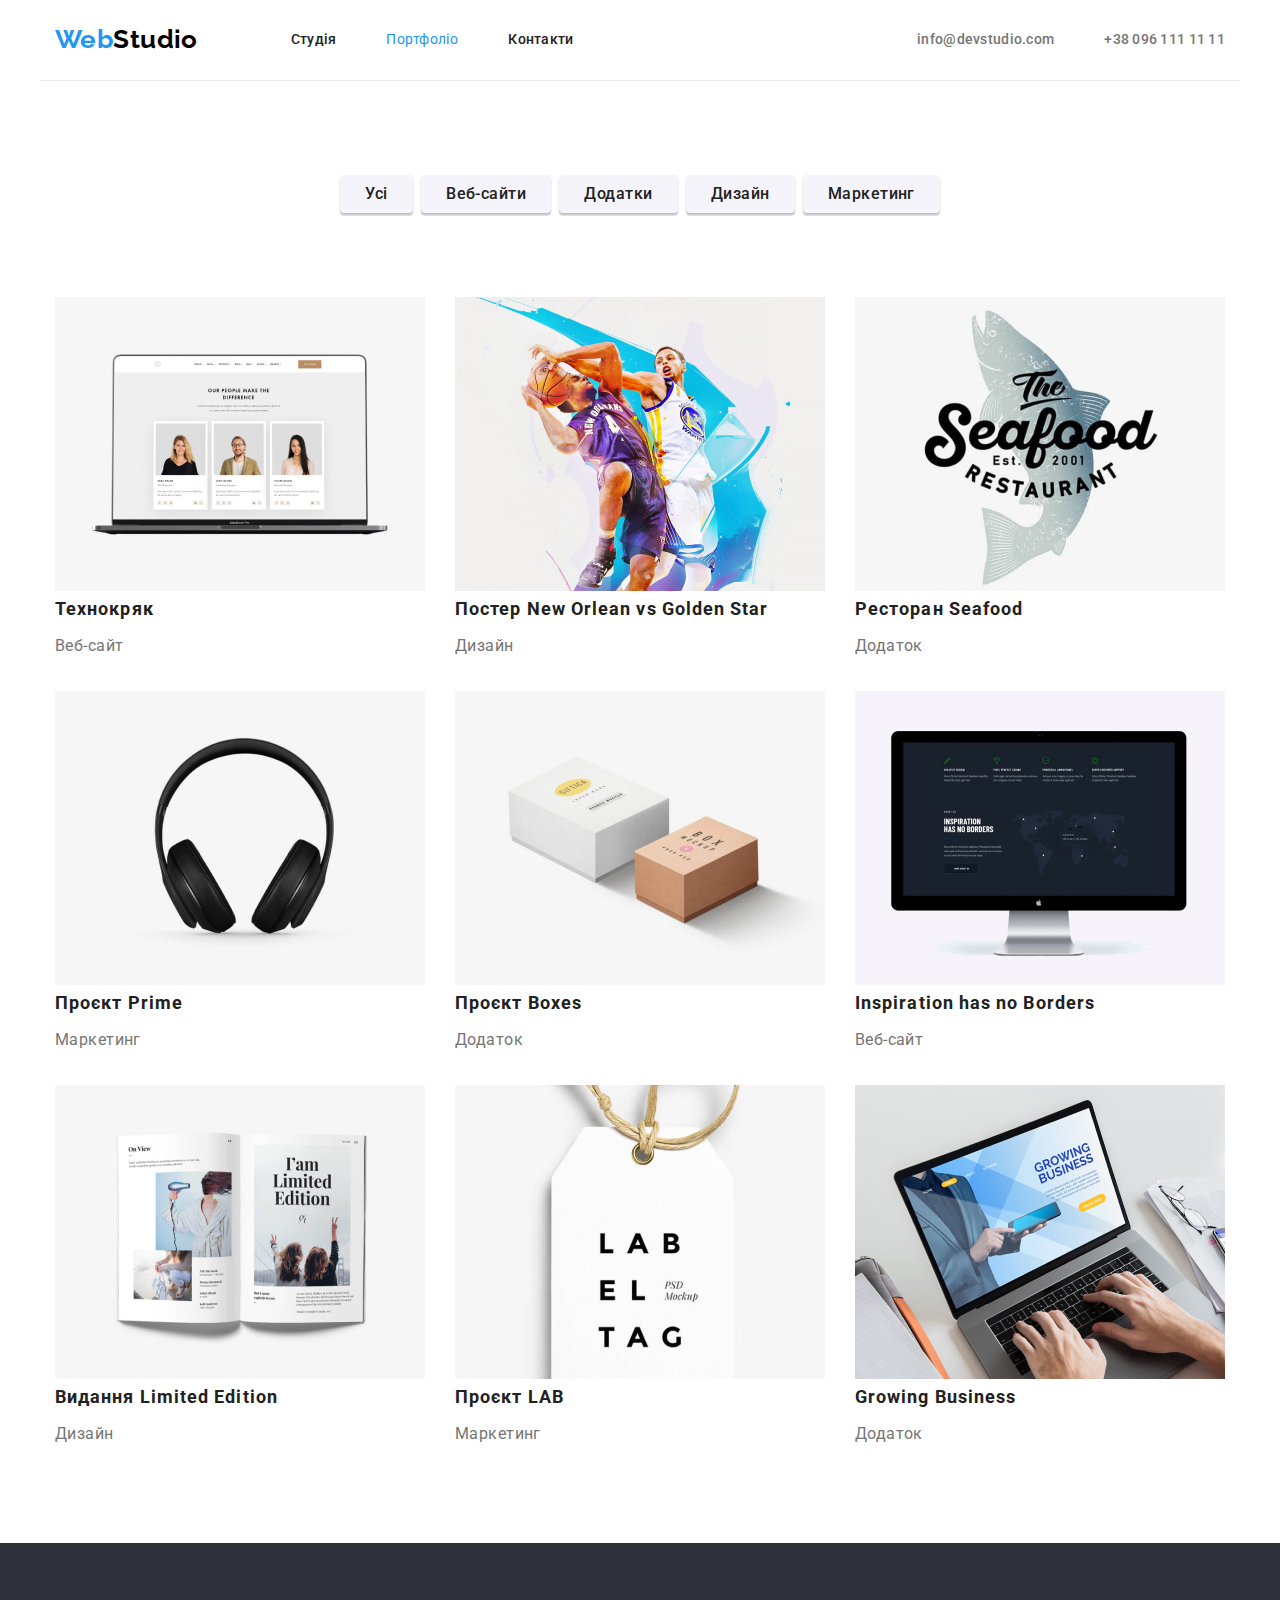
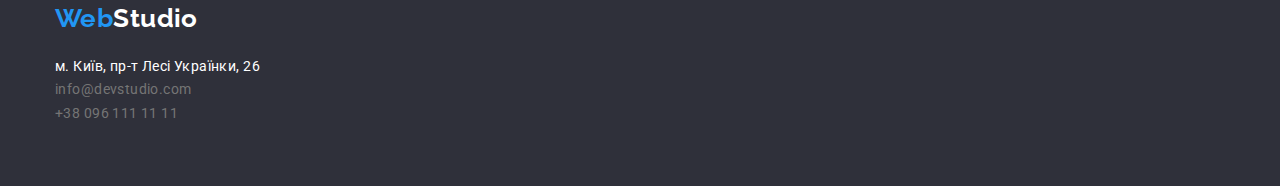
==== commit b2784f73: "final homework" ====
--- a/portfolio.html
+++ b/portfolio.html
@@ -17,33 +17,40 @@
     />
     <link rel="stylesheet" href="./css/styles.css" />
   </head>
+  <!-- сторінка -->
   <body class="page">
-    <div class="container">
-      <header class="header">
-        <nav class="site-nav">
-          <a class="link logo" href="./index.html"><span class="accent">Web</span>Studio</a>
-          <ul class="list">
-            <li>
-              <a class="link page current" href="./index.html">Студія</a>
-            </li>
-            <li>
-              <a class="link page" href="./portfolio.html">Портфоліо</a>
-            </li>
-            <li>
-              <a class="link page" href="">Контакти</a>
-            </li>
-          </ul>
-        </nav>
-        <ul class="list contact-list">
+    <!-- контейнер -->
+    <header class="header">
+      <!-- контейнер -->
+      <div class="container">
+      <!-- навігація сторінки -->
+      <nav class="site-nav">
+        <!-- logo -->
+        <a class="link-logo" href="./index.html"><span class="accent">Web</span>Studio</a>
+        <!-- лінки навігації -->
+        <ul class="header-list">
           <li>
-            <a class="link" href="mailto:info@devstudio.com">info@devstudio.com</a>
+            <a class="header-link" href="./index.html">Студія</a>
           </li>
           <li>
-            <a class="link" href="tel:+380961111111">+38 096 111 11 11</a>
+            <a class="header-link-current" href="./portfolio.html">Портфоліо</a>
+          </li>
+          <li>
+            <a class="header-link" href="">Контакти</a>
           </li>
         </ul>
-      </header>
+      </nav>
+      <!-- інфо посилання -->
+      <ul class="header-list">
+        <li>
+          <a class="link-info" href="mailto:info@devstudio.com">info@devstudio.com</a>
+        </li>
+        <li>
+          <a class="link-info" href="tel:+380961111111">+38 096 111 11 11</a>
+        </li>
+      </ul>
     </div>
+    </header>
 
     <div class="container">
       <main class="main">
@@ -60,6 +67,7 @@
             <li class="portfolio-card">
               <a class="link" href="">
                 <img
+                  class="img"
                   src="./img/card-notebook.jpg"
                   alt="Приклад роботи студії під назвою Технокряк"
                   width="370"
@@ -71,6 +79,7 @@
             <li class="portfolio-card">
               <a class="link" href="">
                 <img
+                  class="img" 
                   src="./img/card-basket.jpg"
                   alt="Приклад роботи студії під назвою Постер New Orlean vs Golden Star"
                   width="370"
@@ -82,6 +91,7 @@
             <li class="portfolio-card">
               <a class="link" href="">
                 <img
+                  class="img"
                   src="./img/card-seafood.jpg"
                   alt="Приклад роботи студії під назвою Ресторан Seafood"
                   width="370"
@@ -93,6 +103,7 @@
             <li class="portfolio-card">
               <a class="link" href="">
                 <img
+                  class="img"
                   src="./img/card-headphone.jpg"
                   alt="Приклад роботи студії під назвою Проєкт Prime"
                   width="370"
@@ -104,6 +115,7 @@
             <li class="portfolio-card">
               <a class="link" href="">
                 <img
+                  class="img"
                   src="./img/card-boxes.jpg"
                   alt="Приклад роботи студії під назвою Проєкт Boxes"
                   width="370"
@@ -115,6 +127,7 @@
             <li class="portfolio-card">
               <a class="link" href="">
                 <img
+                  class="img"
                   src="./img/card-mac.jpg"
                   alt="Приклад роботи студії під назвою Inspiration has no Borders"
                   width="370"
@@ -126,6 +139,7 @@
             <li class="portfolio-card">
               <a class="link" href="">
                 <img
+                  class="img"
                   src="./img/card-magazine.jpg"
                   alt="Приклад роботи студії під назвою Видання Limited Edition"
                   width="370"
@@ -137,6 +151,7 @@
             <li class="portfolio-card">
               <a class="link" href="">
                 <img
+                  class="img"
                   src="./img/card-lab.jpg"
                   alt="Приклад роботи студії під назвою Проєкт LAB"
                   width="370"
@@ -148,6 +163,7 @@
             <li class="portfolio-card">
               <a class="link" href="">
                 <img
+                  class="img"
                   src="./img/card-buisness.jpg"
                   alt="Приклад роботи студії під назвою Growing Business"
                   width="370"
@@ -162,27 +178,25 @@
     </div>
 
     <!-- Site footer -->
-    <div class="container">
-      <footer class="footer">
-        <!-- Web-studio Logo -->
-        <a class="link logo" href="./index.html"><span class="accent">Web</span>Studio</a>
-        <!-- Web-studio contacts -->
-        <address class="contacts">
-          <ul class="list">
-            <li>
-              <a class="link gmaps" href="https://goo.gl/maps/LqEMvfZFrGtLSNi77" target="_blank"
-                >м. Київ, пр-т Лесі Українки, 26</a
-              >
-            </li>
-            <li>
-              <a class="link contact" href="mailto:info@devstudio.com">info@devstudio.com</a>
-            </li>
-            <li>
-              <a class="link contact" href="tel:+380961111111">+38 096 111 11 11</a>
-            </li>
-          </ul>
-        </address>
-      </footer>
-    </div>
+    <footer class="footer">
+      <div class="container">
+          <!-- Web-studio Logo -->
+          <a class="link logo" href="./index.html"><span class="accent">Web</span>Studio</a>
+          <!-- Web-studio contacts -->
+          <address class="contacts">
+            <ul class="footer-list list">
+              <li class="item">
+                <a class="link gmaps" href="https://goo.gl/maps/LqEMvfZFrGtLSNi77" target="_blank">м. Київ, пр-т Лесі Українки, 26
+                  </a>
+              </li>
+              <li class="item">
+                <a class="link contact" href="mailto:info@devstudio.com">info@devstudio.com</a>
+              </li>
+              <li class="item">
+                <a class="link contact" href="tel:+380961111111">+38 096 111 11 11</a>
+              </li>
+            </ul>
+          </address>
+          </div>
   </body>
 </html>
--- a/css/styles.css
+++ b/css/styles.css
@@ -1,325 +1,468 @@
 :root {
-    --primary-text-clr: #757575;
-    --sec-text-clr: #ffffff;
-    --title-text-clr: #212121;
-    --primary-accent-clr: #2196f3;
-    --sec-accent-clr: #f5f4fa;
-    --primary-bkg-clr: #ffffff;
-    --sec-bkg-clr: #2f303a;
-    --logo-sec-clr: #000000;
-    --project-bkg-clr: #EEEEEE;
-    --primary-fnt-size: 16px;
-    --sec-fnt-size: 14px;
-    --prime-letr-space: 0.03em;
-    --prime-fnt-weight: 500;
-  }
+  --primary-text-clr: #757575;
+  --sec-text-clr: #ffffff;
+  --title-text-clr: #212121;
+  --primary-accent-clr: #2196f3;
+  --sec-accent-clr: #f5f4fa;
+  --primary-bkg-clr: #ffffff;
+  --sec-bkg-clr: #2f303a;
+  --logo-sec-clr: #000000;
+  --project-bkg-clr: #eeeeee;
+  --primary-fnt-size: 16px;
+  --sec-fnt-size: 14px;
+  --prime-letr-space: 0.03em;
+  --prime-fnt-weight: 500;
+}
 
 /* reset text margin */
-  h1,
-  h2,
-  h3,
-  h4,
-  h5,
-  h6,
-  p {
-    margin-top: 0px;
-    margin-bottom: 0px;
-  }
-  
-  /* styles and color all page */
-  .page {
-    font-family: Roboto, sans-serif;
-    font-size: var(--sec-fnt-size);
-    letter-spacing: var(--prime-letr-space);
-    line-height: 1.71;
-    background-color: var(--primary-bkg-clr);
-    color: var(--primary-text-clr);
-  }
+h1,
+h2,
+h3,
+h4,
+h5,
+h6,
+p {
+  margin-top: 0px;
+  margin-bottom: 0px;
+}
+
+ul {
+  list-style: none;
+  margin: 0;
+  padding: 0;
+}
+
+/* styles and color all page */
+.page {
+  font-family: Roboto, sans-serif;
+  font-size: var(--sec-fnt-size);
+  letter-spacing: var(--prime-letr-space);
+  line-height: 1.71;
+  background-color: var(--primary-bkg-clr);
+  color: var(--primary-text-clr);
+}
 
 /* розмір, внутрішні і зовнішні відступи контейнера */
-  .container {
-    width: 1200px;
-    margin: 0 auto;
-    padding-left: 15px;
-    padding-right: 15px;
-  }
-
-  /* флекси для хедера */
-  .header {
-    display: flex;
-    align-items: center;
-    justify-content: space-between;
-  }
-
-  .site-nav {
-    display: flex;
-    align-items: center;
-  }
-
-  .header-list {
-    list-style: none;
-    display: flex;
-    align-items: center;
-    justify-content: space-between;
-    padding-left: 93px;
-    margin: 0px;
-  }
-
-  /* відступи між посиланнями */
-  .header-list > :not(:last-child) {
-    margin-right: 50px;
-  }
+.container {
+  width: 1200px;
+  margin: 0 auto;
+  padding-left: 15px;
+  padding-right: 15px;
+}
+
+/* флекси для хедера */
+.header .container {
+  display: flex;
+  align-items: center;
+  justify-content: space-between;
+  border-bottom: 1px solid #ececec;
+}
+
+.site-nav {
+  display: flex;
+  align-items: center;
+}
+
+.header-list {
+  display: flex;
+  align-items: center;
+  justify-content: space-between;
+  padding-left: 93px;
+  margin: 0px;
+}
+
+/* відступи між посиланнями */
+.header-list > :not(:last-child) {
+  margin-right: 50px;
+}
 
 /* shapka style logo */
-  .link-logo {
-    font-family: Raleway, sans-serif;
-    font-style: normal;
-    font-weight: 700;
-    font-size: 26px;
-    line-height: 1.2;
-    color: var(--logo-sec-clr);
-    text-decoration: none;
-    font-style: normal;
-    padding-left: 215px;
-    padding-top: 24px;
-    padding-bottom: 25px;
-  }
-
-  /* cпан колор */
-  .link-logo .accent {
-    color: var(--primary-accent-clr);
-  }
+.link-logo {
+  font-family: Raleway, sans-serif;
+  font-style: normal;
+  font-weight: 700;
+  font-size: 26px;
+  line-height: 1.2;
+  color: var(--logo-sec-clr);
+  text-decoration: none;
+  font-style: normal;
+  padding-top: 24px;
+  padding-bottom: 25px;
+}
+
+/* cпан колор */
+.link-logo .accent {
+  color: var(--primary-accent-clr);
+}
 
 /* shapka style link*/
-  .header-link {
-    font-weight: var(--prime-fnt-weight);
-    line-height: 1.14;
-    letter-spacing: 0.02em;
-    color: var(--title-text-clr);
-    text-decoration: none;
-    font-style: normal;
-  }
-
-  /* ховери і фокуси лінків */
-  .header-link:hover,
-  .header-link:focus {
-    color: var(--primary-accent-clr);
-  }
-
-  .link-info:hover {
-    color: var(--primary-accent-clr);
-  }
-
-  /* лінк поточної сторінки */
-  .header-link-current {
-    color: var(--primary-accent-clr);
-    text-decoration: none;
-  }
-
-  .link-info {
-    font-weight: var(--prime-fnt-weight);
-    line-height: 1.14;
-    letter-spacing: 0.02em;
-    color: var(--primary-text-clr);
-    text-decoration: none;
-  }
-
-  /* hero */
-  .hero {
-    font-size: 36px;
-    line-height: 1.17;
-    color: var(--primary-bkg-clr);
-    background-color: var(--sec-bkg-clr);
-    text-align: center;
-    padding-top: 200px;
-  }
-
-  .hero-title {
-    max-width: 696px;
-    margin: 0 auto;
-  }
-
-  /* buttton */
-  .button {
-    font-family: inherit;
-    font-weight: var(--prime-fnt-weight);
-    font-size: var(--primary-fnt-size);
-    line-height: 1.62;
-    letter-spacing: var(--prime-letr-space);
-    cursor: pointer;
-  }
- 
- .button.primary {
-    box-shadow: 0px 4px 4px rgba(0, 0, 0, 0.15);
-    border-radius: 4px;
-    color: var(--primary-bkg-clr);
-    background-color: var(--primary-accent-clr);
-    padding: 10px 32px;
-    min-width: 216px;
-    height: 50px;
-    text-align: center;
-    border: 0px;
-    margin-top: 30px;
-    margin-bottom: 200px;
-  }
-
-  .features-shadow-title {
-    width: 1px;
-    height: 1px;
-    margin: -1px;
-    border: 0;
-    padding: 0;
-    white-space: nowrap;
-    clip-path: inset(100%);
-    clip: rect(0 0 0 0);
-    overflow: hidden;
-  }
-
-  .features-title {
-    font-size: var(--sec-fnt-size);
-    line-height: 1.14;
-    text-transform: uppercase;
-    color: var(--title-text-clr);
-    text-decoration: none;
-    font-style: normal;
-    list-style: none;
-    padding-top: 94px
-  }
-
-  .features-list {
-    list-style: none;
-    display: flex;
-    justify-content: space-around;
-    align-items: flex-start;
-    margin: 0 auto;
-    padding: 0;
-  }
-
-  /* відступи між посиланнями */
-  .features-list > :not(:last-child) {
-    margin-right: 30px;
-  }
-
-  /* Чим ми займаємось секція */
-  .work-title {
-    color: var(--title-text-clr);
-    font-weight: 700;
-    font-size: 36px;
-    line-height: 1.16;
-    text-align: center;
-    margin-top: 94px;
-
-  }
-
-  .work-list {
-    list-style: none;
-    display: flex;
-    justify-content: space-around;
-    align-items: flex-start;
-    margin-top: 50px;
-    padding-bottom: 94px;
-    padding-left: 0px;
-    margin-bottom: 0px;
-  }
-
-  .work-list > :not(:last-child) {
-    margin-right: 30px;
-  }
-  
-  /* section team */
-  .team {
-    background-color: var(--sec-accent-clr);
-  }
-  
-  
-  .team-primary-title {
-    color: var(--title-text-clr);
-    font-weight: 700;
-    font-size: 36px;
-    line-height: 1.16;
-    text-align: center;
-    padding-top: 94px;
-  }
-
-  .team-title {
-    color: var(--title-text-clr);
-    font-weight: var(--prime-fnt-weight);
-    font-size: 16px;
-    line-height: 1.19;
-  }
-
-  .team-description {
-    color: var(--primary-text-clr);
-    font-weight: 400;
-    font-size: 16px;
-    line-height: 1.19;
-
-  }
-
-  .card-item {
-    background-color: var(--primary-bkg-clr);
-    box-shadow: 0px 1px 3px rgba(0, 0, 0, 0.12), 0px 1px 1px rgba(0, 0, 0, 0.14), 0px 2px 1px rgba(0, 0, 0, 0.2);
-    border-radius: 0px 0px 4px 4px;
-
-  }
-
-  .team-list {
-    list-style: none;
-    display: flex;
-    justify-content: space-around;
-    align-items: flex-start;
-    text-align: center;
-    padding-bottom: 94px;
-    margin-top: 50px;
-  }
-
-  
-
-  
-
-  
-  
-
-  
-  
-  
- 
-  /* .button.secondary {
-    color: var(--title-text-clr);
-    background-color: var(--sec-accent-clr);
-    box-shadow: 0px 3px 1px rgba(0, 0, 0, 0.1), 0px 1px 2px rgba(0, 0, 0, 0.08), 0px 2px 2px rgba(0, 0, 0, 0.12);
-    border-radius: 4px;
-    padding: 6px 25px;
-    border: 0px;
-    margin-top: 94px;
-    margin-bottom: 34px;
-  } */
-
-  /* .button.secondary.tiny {
-    color: var(--title-text-clr);
-    background-color: var(--sec-accent-clr);
-    box-shadow: 0px 3px 1px rgba(0, 0, 0, 0.1), 0px 1px 2px rgba(0, 0, 0, 0.08), 0px 2px 2px rgba(0, 0, 0, 0.12);
-    border-radius: 4px;
-    padding: 6px 22px;
-    min-width: 73px;
-  } */
-
-  /* .button.secondary:hover {
-    color: var(--sec-text-clr);
-    background-color: var(--primary-accent-clr);
-  }
-  .button.active {
-    background-color: var(--primary-accent-clr);
-    color: var(--sec-text-clr); */
-  /* } */
-
-  /* .site-nav {
-    display: flex;
-  } */
-  
-  
-  
-  
-  
-
-  +.header-link {
+  font-weight: var(--prime-fnt-weight);
+  line-height: 1.14;
+  letter-spacing: 0.02em;
+  color: var(--title-text-clr);
+  text-decoration: none;
+  font-style: normal;
+}
+
+/* ховери і фокуси лінків */
+.header-link:hover,
+.header-link:focus {
+  color: var(--primary-accent-clr);
+}
+
+.link-info:hover {
+  color: var(--primary-accent-clr);
+}
+
+/* лінк поточної сторінки */
+.header-link-current {
+  color: var(--primary-accent-clr);
+  text-decoration: none;
+}
+
+.link-info {
+  font-weight: var(--prime-fnt-weight);
+  line-height: 1.14;
+  letter-spacing: 0.02em;
+  color: var(--primary-text-clr);
+  text-decoration: none;
+}
+
+/* hero */
+.hero {
+  font-size: 36px;
+  line-height: 1.17;
+  color: var(--primary-bkg-clr);
+  background-color: var(--sec-bkg-clr);
+  text-align: center;
+  padding-top: 200px;
+}
+
+.hero-title {
+  max-width: 696px;
+  margin: 0 auto;
+}
+
+/* buttton */
+.button {
+  font-family: inherit;
+  font-weight: var(--prime-fnt-weight);
+  font-size: var(--primary-fnt-size);
+  line-height: 1.62;
+  letter-spacing: var(--prime-letr-space);
+  cursor: pointer;
+}
+
+.button.primary {
+  box-shadow: 0px 4px 4px rgba(0, 0, 0, 0.15);
+  border-radius: 4px;
+  color: var(--primary-bkg-clr);
+  background-color: var(--primary-accent-clr);
+  padding: 10px 32px;
+  min-width: 216px;
+  height: 50px;
+  text-align: center;
+  border: 0px;
+  margin-top: 30px;
+  margin-bottom: 200px;
+}
+
+.features-shadow-title {
+  width: 1px;
+  height: 1px;
+  margin: -1px;
+  border: 0;
+  padding: 0;
+  white-space: nowrap;
+  clip-path: inset(100%);
+  clip: rect(0 0 0 0);
+  overflow: hidden;
+}
+
+.features-title {
+  font-size: var(--sec-fnt-size);
+  line-height: 1.14;
+  text-transform: uppercase;
+  color: var(--title-text-clr);
+  text-decoration: none;
+  font-style: normal;
+
+  padding-top: 94px;
+}
+
+.features-list {
+  display: flex;
+  justify-content: space-around;
+  align-items: flex-start;
+  margin: 0 auto;
+  padding: 0;
+}
+
+/* відступи між посиланнями */
+.features-list > :not(:last-child) {
+  margin-right: 30px;
+}
+
+/* Чим ми займаємось секція */
+.work-title {
+  color: var(--title-text-clr);
+  font-weight: 700;
+  font-size: 36px;
+  line-height: 1.16;
+  text-align: center;
+  margin-top: 94px;
+}
+
+.work-list {
+  display: flex;
+  justify-content: space-around;
+  align-items: flex-start;
+  margin-top: 50px;
+  padding-bottom: 94px;
+  padding-left: 0px;
+  margin-bottom: 0px;
+}
+
+.work-list > :not(:last-child) {
+  margin-right: 30px;
+}
+
+/* section team */
+.team {
+  background-color: var(--sec-accent-clr);
+  padding-top: 94px;
+  padding-bottom: 94px;
+}
+
+/* заголовок секції */
+.team-primary-title {
+  color: var(--title-text-clr);
+  font-weight: 700;
+  font-size: 36px;
+  line-height: 1.16;
+  text-align: center;
+  margin-top: 0;
+  margin-bottom: 50px;
+}
+/* текст пад фото */
+.title-box {
+  padding-top: 30px;
+  padding-bottom: 30px;
+}
+/* ім'я */
+.team-title {
+  color: var(--title-text-clr);
+  font-weight: var(--prime-fnt-weight);
+  font-size: var(--primary-fnt-size);
+  line-height: 1.19;
+  text-align: center;
+  margin: 0;
+}
+/* профессія */
+.team-description {
+  color: var(--primary-text-clr);
+  font-weight: 400;
+  font-size: 16px;
+  line-height: 1.19;
+  margin-bottom: 0;
+  margin-top: 10px;
+  text-align: center;
+}
+/* вся картка з текстом і фото */
+.card-item {
+  background-color: var(--primary-bkg-clr);
+  box-shadow: 0px 1px 3px rgba(0, 0, 0, 0.12), 0px 1px 1px rgba(0, 0, 0, 0.14),
+    0px 2px 1px rgba(0, 0, 0, 0.2);
+  border-radius: 0px 0px 4px 4px;
+}
+
+.team-list {
+  display: flex;
+  justify-content: space-around;
+  align-items: flex-start;
+  text-align: center;
+  padding-bottom: 94px;
+  margin-top: 50px;
+}
+
+/* Footer */
+
+.footer {
+  background-color: var(--sec-bkg-clr);
+  padding-top: 60px;
+  padding-bottom: 60px;
+}
+
+/* футер лінк */
+.footer .link.logo {
+  display: inline-block;
+  margin-bottom: 20px;
+  color: var(--sec-text-clr);
+  font-family: Raleway, sans-serif;
+  font-weight: 700;
+  font-size: 26px;
+  line-height: 1.2;
+  text-decoration: none;
+  font-style: normal;
+}
+
+.footer .accent {
+  color: var(--primary-accent-clr);
+}
+
+/* Footer Contacts */
+.footer .contact {
+  line-height: 1.71;
+  color: var(--primary-text-clr);
+  text-decoration: none;
+  margin-left: 0px;
+}
+
+.footer .contact:hover,
+.footer .contact:focus {
+  color: var(--primary-accent-clr);
+}
+
+/* Footer WebStudio Location */
+.footer .gmaps {
+  line-height: 1.71;
+  color: var(--sec-text-clr);
+  text-decoration: none;
+}
+
+.footer .gmaps:hover,
+.footer .gmaps:focus {
+  color: var(--primary-accent-clr);
+}
+
+.footer .item > :not(:last-child) {
+  margin-bottom: 9px;
+}
+.contacts {
+  font-style: normal;
+}
+
+/* portfolio.html */
+
+.section.projects {
+  padding: 94px 0;
+}
+
+/* кнопки сторінки "портфоліо" */
+.list.filter {
+  display: flex;
+  justify-content: center;
+  margin-bottom: 50px;
+}
+
+.list.filter:hover,
+.list.filter:focus {
+  color: var(--primary-accent-clr);
+}
+
+/* відступи між кнопками */
+.list.filter > :not(:last-child) {
+  margin-right: 8px;
+}
+
+/* другорядні кнопки */
+.button.secondary {
+  color: var(--title-text-clr);
+  background-color: var(--sec-accent-clr);
+  box-shadow: 0px 3px 1px rgba(0, 0, 0, 0.1), 0px 1px 2px rgba(0, 0, 0, 0.08),
+    0px 2px 2px rgba(0, 0, 0, 0.12);
+  border-radius: 4px;
+  padding: 6px 25px;
+  border: 0px;
+  margin-bottom: 34px;
+}
+
+/* найменша кнопка */
+.button.secondary.tiny {
+  color: var(--title-text-clr);
+  background-color: var(--sec-accent-clr);
+  box-shadow: 0px 3px 1px rgba(0, 0, 0, 0.1), 0px 1px 2px rgba(0, 0, 0, 0.08),
+    0px 2px 2px rgba(0, 0, 0, 0.12);
+  border-radius: 4px;
+  padding: 6px 22px;
+  min-width: 73px;
+}
+
+.button.secondary:hover {
+  color: var(--sec-text-clr);
+  background-color: var(--primary-accent-clr);
+}
+.button.active {
+  background-color: var(--primary-accent-clr);
+  color: var(--sec-text-clr);
+}
+
+/* заголовок сторінки */
+.projects-title {
+  position: absolute;
+  width: 1px;
+  height: 1px;
+  padding: 0;
+  margin: -1px;
+  border: 0;
+  white-space: nowrap;
+  clip-path: inset(100%);
+  clip: rect(0 0 0 0);
+  overflow: hidden;
+}
+
+/* position */
+.projects-list {
+  display: flex;
+  flex-wrap: wrap;
+}
+
+/* style text */
+.link {
+  list-style: none;
+  text-decoration: none;
+}
+
+.main .link {
+  display: block;
+}
+
+/* відступи між картками */
+.portfolio-card {
+  width: calc((100% - 60px) / 3);
+}
+
+.portfolio-card:not(:nth-child(3n)) {
+  margin-right: 30px;
+}
+
+.portfolio-card:not(:nth-last-child(-n + 3)) {
+  margin-bottom: 30px;
+}
+
+.main .link:hover,
+.main .link:focus {
+  box-shadow: 0px 1px 1px rgba(0, 0, 0, 0.12), 0px 4px 4px rgba(0, 0, 0, 0.06),
+    1px 4px 6px rgba(0, 0, 0, 0.16);
+  outline: none;
+}
+
+.main img {
+  display: block;
+}
+
+.main .title {
+  margin: 0 0 4px;
+  font-size: 18px;
+  line-height: 2;
+  letter-spacing: 0.06em;
+  color: var(--title-text-clr);
+}
+
+.main .description {
+  margin: 0;
+  font-size: var(--primary-fnt-size);
+  line-height: 1.88;
+  color: var(--primary-text-clr);
+}
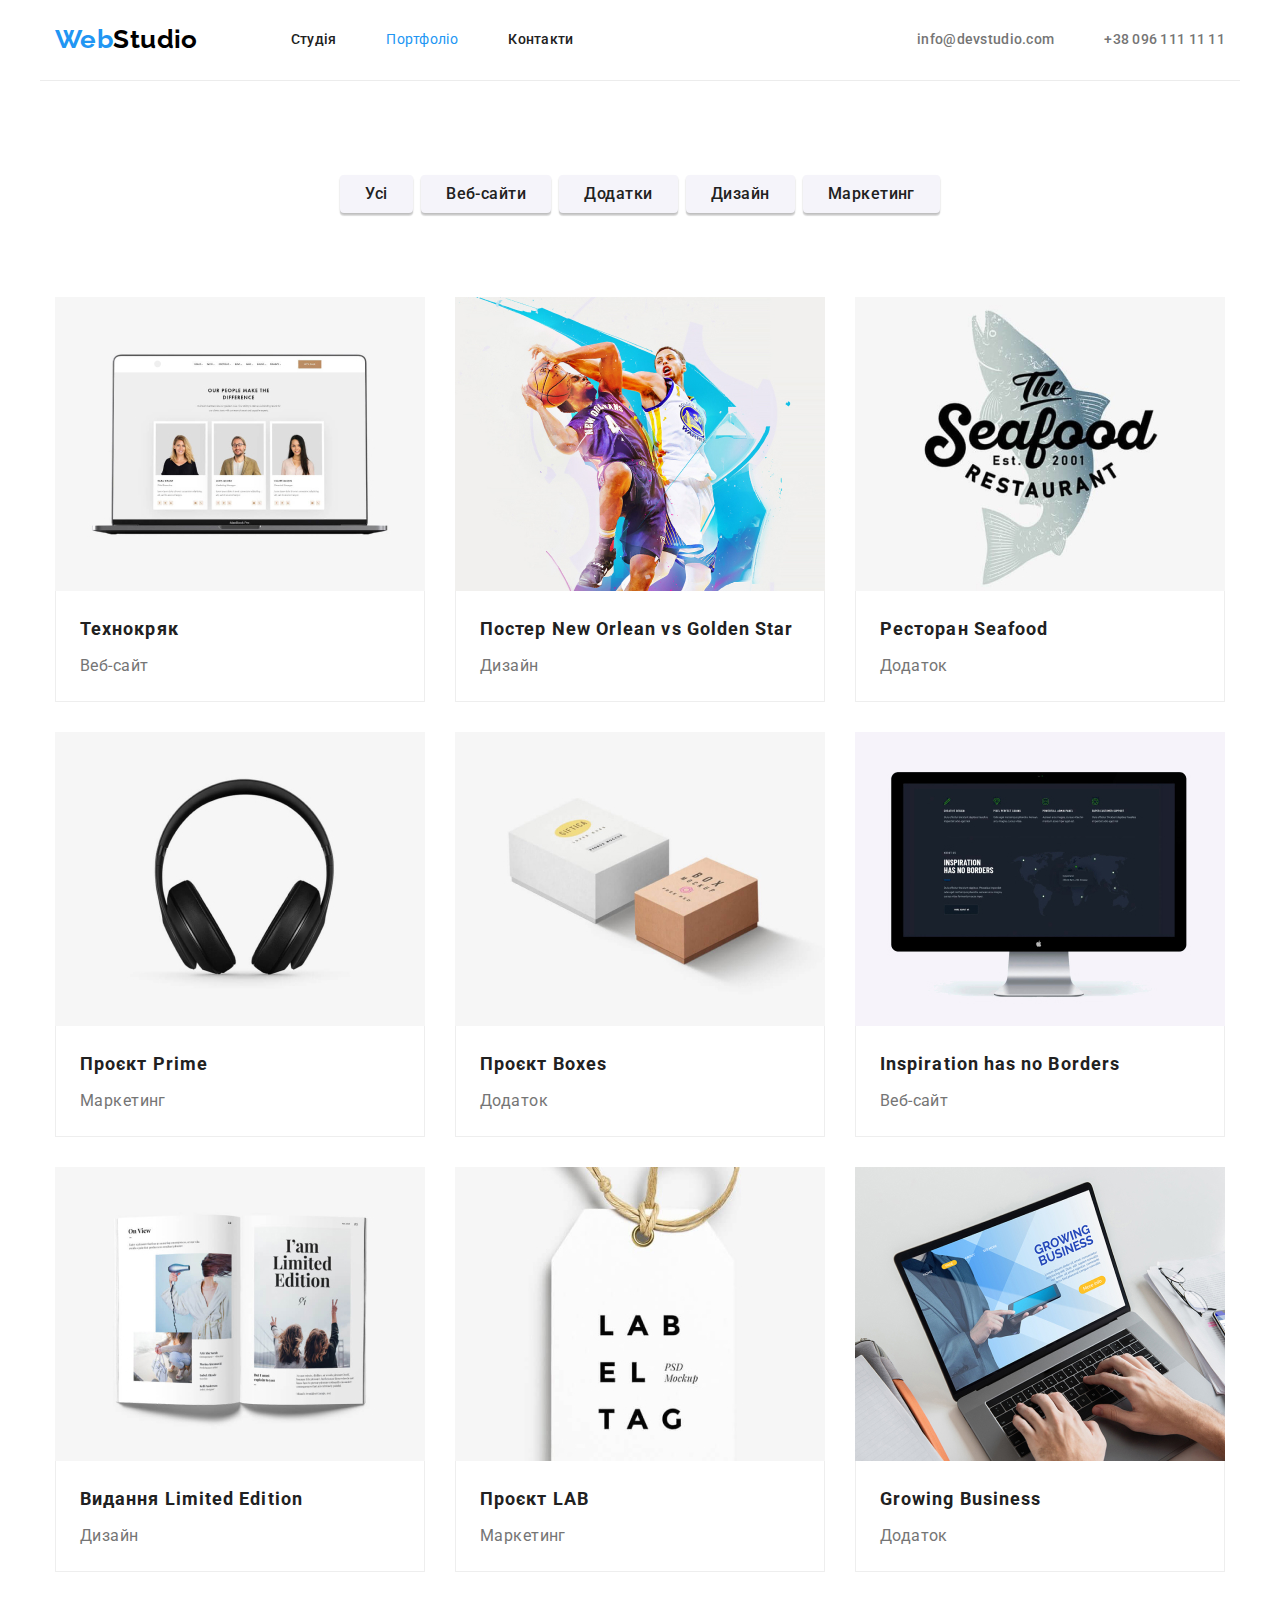
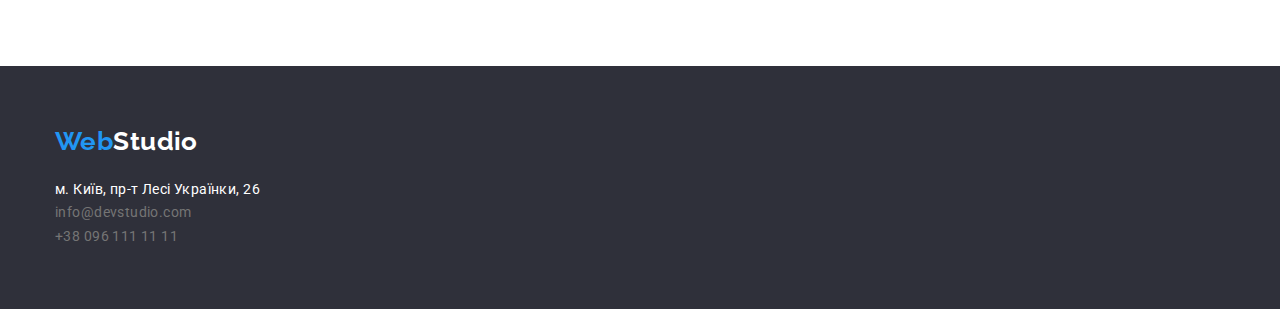
==== commit 1e16e4d8: "fuf" ====
--- a/portfolio.html
+++ b/portfolio.html
@@ -72,8 +72,10 @@
                   alt="Приклад роботи студії під назвою Технокряк"
                   width="370"
                 />
-                <h3 class="title">Технокряк</h3>
-                <p class="description">Веб-сайт</p>
+                <div class="title-box">
+                  <h3 class="title">Технокряк</h3>
+                  <p class="description">Веб-сайт</p>
+                </div>
               </a>
             </li>
             <li class="portfolio-card">
@@ -84,8 +86,10 @@
                   alt="Приклад роботи студії під назвою Постер New Orlean vs Golden Star"
                   width="370"
                 />
-                <h3 class="title">Постер New Orlean vs Golden Star</h3>
-                <p class="description">Дизайн</p>
+                <div class="title-box">
+                  <h3 class="title">Постер New Orlean vs Golden Star</h3>
+                  <p class="description">Дизайн</p>
+                </div>
               </a>
             </li>
             <li class="portfolio-card">
@@ -96,8 +100,10 @@
                   alt="Приклад роботи студії під назвою Ресторан Seafood"
                   width="370"
                 />
-                <h3 class="title">Ресторан Seafood</h3>
-                <p class="description">Додаток</p>
+                <div class="title-box">
+                  <h3 class="title">Ресторан Seafood</h3>
+                  <p class="description">Додаток</p>
+                </div>
               </a>
             </li>
             <li class="portfolio-card">
@@ -108,8 +114,10 @@
                   alt="Приклад роботи студії під назвою Проєкт Prime"
                   width="370"
                 />
-                <h3 class="title">Проєкт Prime</h3>
-                <p class="description">Маркетинг</p>
+                <div class="title-box">
+                  <h3 class="title">Проєкт Prime</h3>
+                  <p class="description">Маркетинг</p>
+                </div>
               </a>
             </li>
             <li class="portfolio-card">
@@ -120,8 +128,10 @@
                   alt="Приклад роботи студії під назвою Проєкт Boxes"
                   width="370"
                 />
-                <h3 class="title">Проєкт Boxes</h3>
-                <p class="description">Додаток</p>
+                <div class="title-box">
+                  <h3 class="title">Проєкт Boxes</h3>
+                  <p class="description">Додаток</p>
+                </div>
               </a>
             </li>
             <li class="portfolio-card">
@@ -132,8 +142,10 @@
                   alt="Приклад роботи студії під назвою Inspiration has no Borders"
                   width="370"
                 />
-                <h3 class="title">Inspiration has no Borders</h3>
-                <p class="description">Веб-сайт</p>
+                <div class="title-box">
+                  <h3 class="title">Inspiration has no Borders</h3>
+                  <p class="description">Веб-сайт</p>
+                </div>
               </a>
             </li>
             <li class="portfolio-card">
@@ -144,8 +156,10 @@
                   alt="Приклад роботи студії під назвою Видання Limited Edition"
                   width="370"
                 />
-                <h3 class="title">Видання Limited Edition</h3>
-                <p class="description">Дизайн</p>
+                <div class="title-box">
+                  <h3 class="title">Видання Limited Edition</h3>
+                  <p class="description">Дизайн</p>
+                </div>
               </a>
             </li>
             <li class="portfolio-card">
@@ -156,8 +170,10 @@
                   alt="Приклад роботи студії під назвою Проєкт LAB"
                   width="370"
                 />
-                <h3 class="title">Проєкт LAB</h3>
-                <p class="description">Маркетинг</p>
+                <div class="title-box">
+                  <h3 class="title">Проєкт LAB</h3>
+                  <p class="description">Маркетинг</p>
+                </div>
               </a>
             </li>
             <li class="portfolio-card">
@@ -168,8 +184,10 @@
                   alt="Приклад роботи студії під назвою Growing Business"
                   width="370"
                 />
-                <h3 class="title">Growing Business</h3>
-                <p class="description">Додаток</p>
+                <div class="title-box">
+                  <h3 class="title">Growing Business</h3>
+                  <p class="description">Додаток</p>
+                </div>
               </a>
             </li>
           </ul>
--- a/css/styles.css
+++ b/css/styles.css
@@ -424,6 +424,13 @@
   text-decoration: none;
 }
 
+.title-box {
+  padding: 20px 24px;
+  border-right: 1px solid #eeeeee;
+  border-bottom: 1px solid #eeeeee;
+  border-left: 1px solid #eeeeee;
+}
+
 .main .link {
   display: block;
 }
